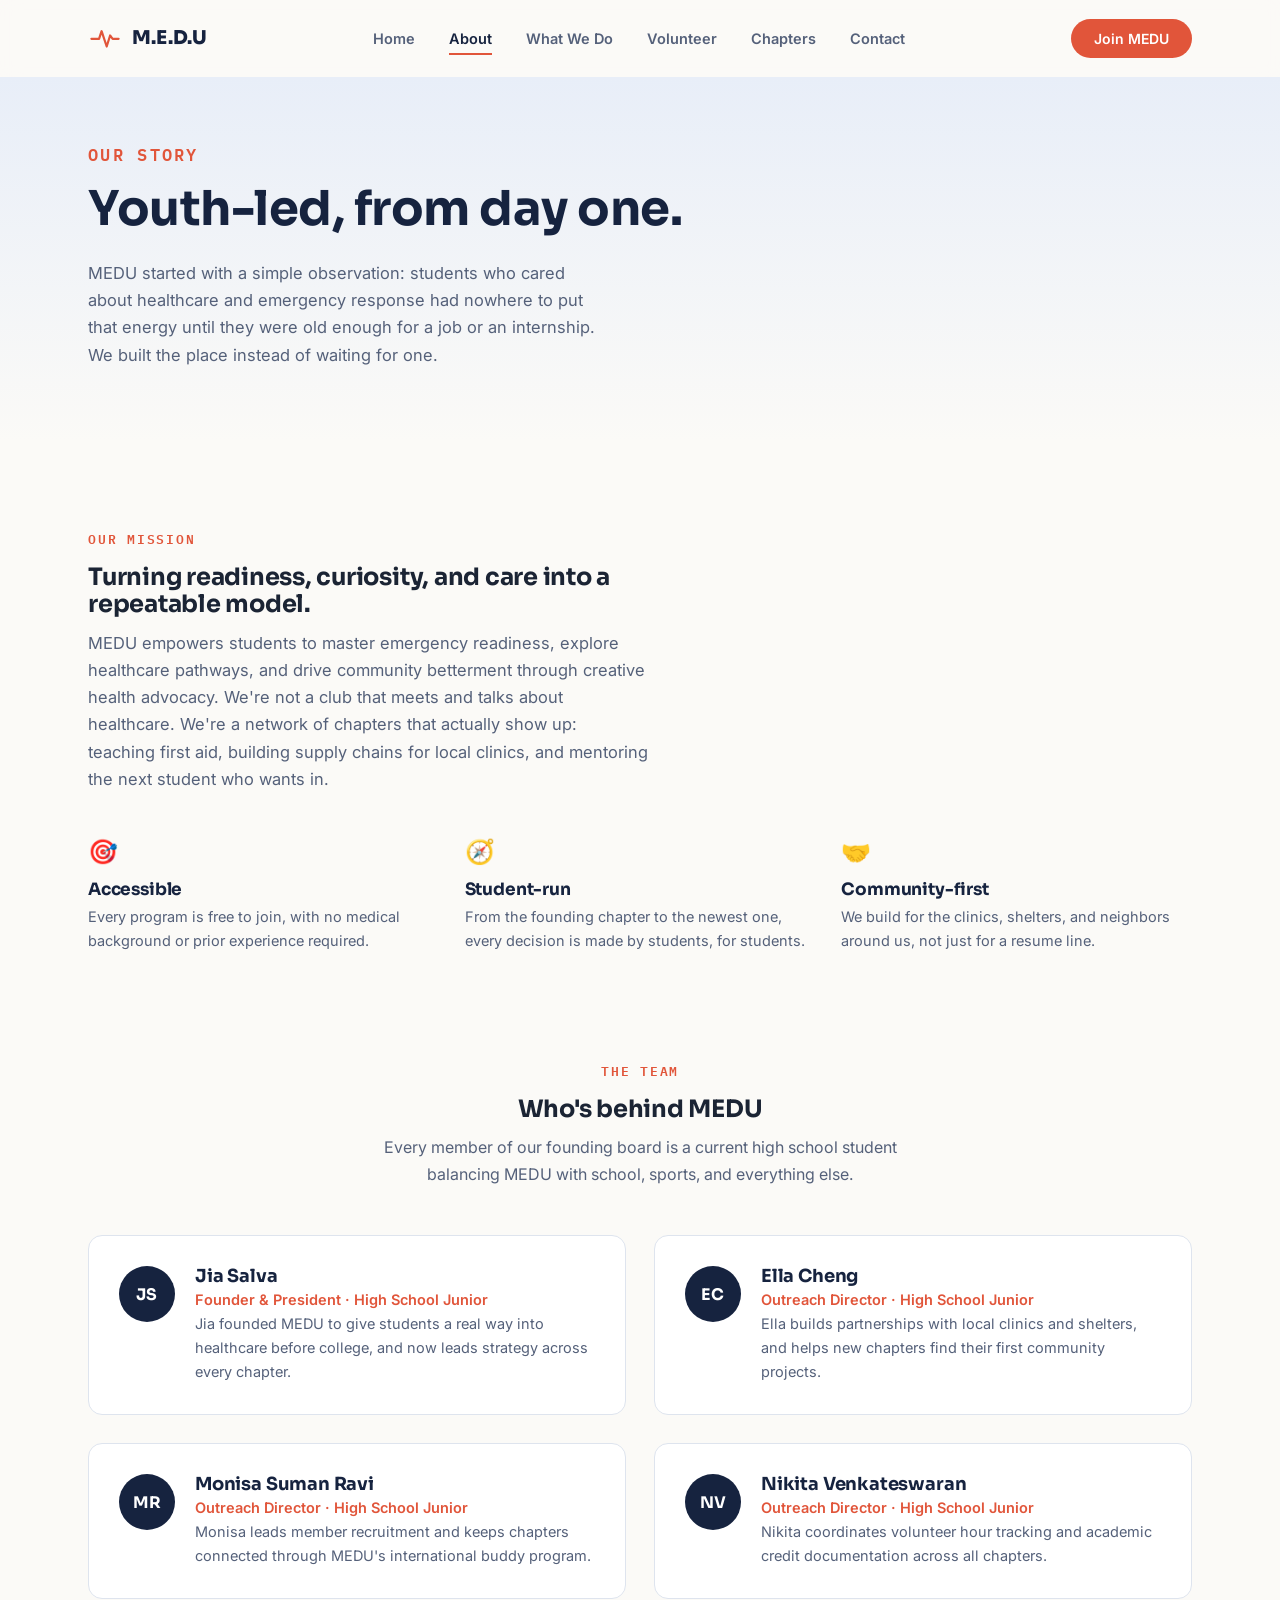
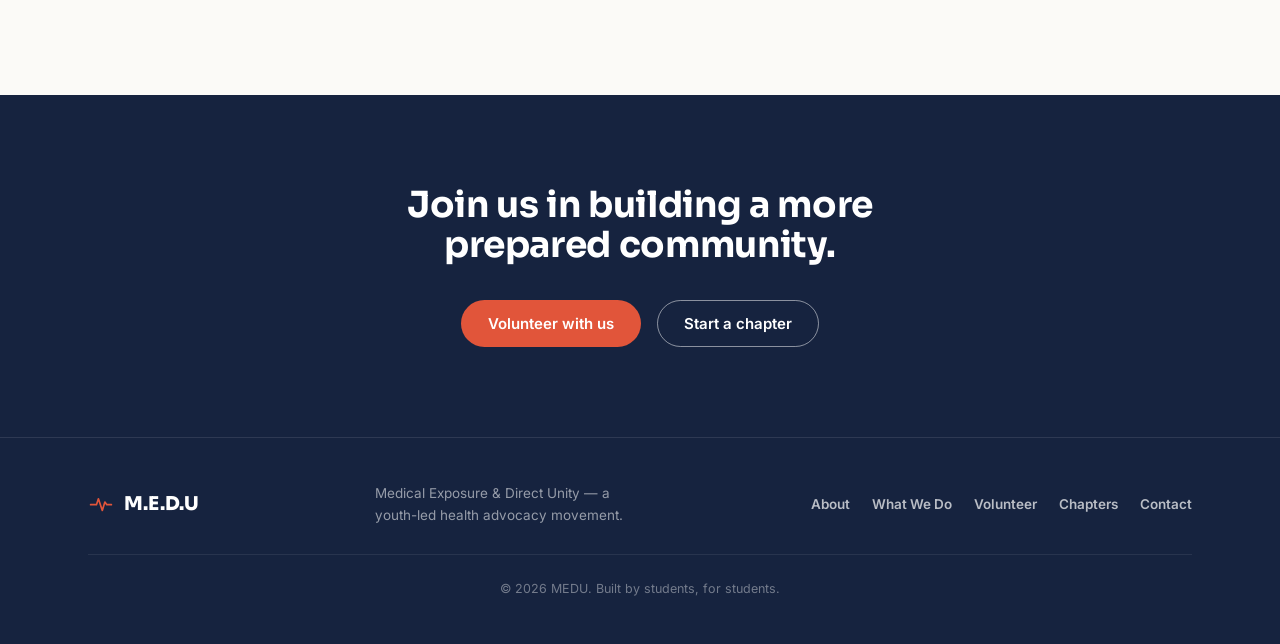
==== about.html @ dbbd448b "Add files via upload" ====
<!DOCTYPE html>
<html lang="en">
<head>
<meta charset="UTF-8">
<meta name="viewport" content="width=device-width, initial-scale=1.0">
<title>About Us — MEDU</title>
<meta name="description" content="Meet the students behind MEDU and the mission driving a youth-led movement for emergency readiness and healthcare access.">
<link rel="preconnect" href="https://fonts.googleapis.com">
<link rel="preconnect" href="https://fonts.gstatic.com" crossorigin>
<link href="https://fonts.googleapis.com/css2?family=Sora:wght@400;500;600;700;800&family=Inter:wght@400;500;600&family=IBM+Plex+Mono:wght@500;600&display=swap" rel="stylesheet">
<link rel="stylesheet" href="style.css">
</head>
<body>

<header class="site-header" id="siteHeader">
  <div class="wrap header-inner">
    <a href="index.html" class="brand">
      <span class="brand-mark" aria-hidden="true"><svg viewBox="0 0 40 40" width="34" height="34"><path d="M4 21 H13 L16 12 L22 30 L26 17 L29 21 H36" fill="none" stroke="currentColor" stroke-width="2.6" stroke-linecap="round" stroke-linejoin="round"/></svg></span>
      <span class="brand-text">M.E.D.U</span>
    </a>
    <nav class="site-nav" id="siteNav" aria-label="Primary">
      <a href="index.html">Home</a>
      <a href="about.html" class="active">About</a>
      <a href="programs.html">What We Do</a>
      <a href="volunteer.html">Volunteer</a>
      <a href="chapters.html">Chapters</a>
      <a href="contact.html">Contact</a>
    </nav>
    <a href="contact.html" class="btn btn-primary nav-cta">Join MEDU</a>
    <button class="nav-toggle" id="navToggle" aria-label="Toggle menu" aria-expanded="false"><span></span><span></span><span></span></button>
  </div>
</header>

<main>
  <section class="page-header">
    <div class="wrap">
      <p class="eyebrow">Our story</p>
      <h1>Youth-led, from day one.</h1>
      <p>MEDU started with a simple observation: students who cared about healthcare and emergency response had nowhere to put that energy until they were old enough for a job or an internship. We built the place instead of waiting for one.</p>
    </div>
  </section>

  <section class="about">
    <div class="wrap">
      <p class="eyebrow">Our mission</p>
      <h2 style="max-width:560px;">Turning readiness, curiosity, and care into a repeatable model.</h2>
      <p style="max-width:560px; font-size:16.5px;">MEDU empowers students to master emergency readiness, explore healthcare pathways, and drive community betterment through creative health advocacy. We're not a club that meets and talks about healthcare. We're a network of chapters that actually show up: teaching first aid, building supply chains for local clinics, and mentoring the next student who wants in.</p>

      <div class="feature-row">
        <div class="feature-item">
          <span class="feature-emoji" aria-hidden="true">🎯</span>
          <h3>Accessible</h3>
          <p>Every program is free to join, with no medical background or prior experience required.</p>
        </div>
        <div class="feature-item">
          <span class="feature-emoji" aria-hidden="true">🧭</span>
          <h3>Student-run</h3>
          <p>From the founding chapter to the newest one, every decision is made by students, for students.</p>
        </div>
        <div class="feature-item">
          <span class="feature-emoji" aria-hidden="true">🤝</span>
          <h3>Community-first</h3>
          <p>We build for the clinics, shelters, and neighbors around us, not just for a resume line.</p>
        </div>
      </div>
    </div>
  </section>

  <section class="pillars" style="padding-top:20px;">
    <div class="wrap">
      <p class="eyebrow eyebrow-center">The team</p>
      <h2 class="section-title-center">Who's behind MEDU</h2>
      <p class="section-sub">Every member of our founding board is a current high school student balancing MEDU with school, sports, and everything else.</p>

      <div class="team-bio-grid">
        <div class="team-bio-card">
          <span class="avatar-mono" aria-hidden="true">JS</span>
          <div>
            <h3>Jia Salva</h3>
            <p class="team-bio-role">Founder &amp; President · High School Junior</p>
            <p>Jia founded MEDU to give students a real way into healthcare before college, and now leads strategy across every chapter.</p>
          </div>
        </div>
        <div class="team-bio-card">
          <span class="avatar-mono" aria-hidden="true">EC</span>
          <div>
            <h3>Ella Cheng</h3>
            <p class="team-bio-role">Outreach Director · High School Junior</p>
            <p>Ella builds partnerships with local clinics and shelters, and helps new chapters find their first community projects.</p>
          </div>
        </div>
        <div class="team-bio-card">
          <span class="avatar-mono" aria-hidden="true">MR</span>
          <div>
            <h3>Monisa Suman Ravi</h3>
            <p class="team-bio-role">Outreach Director · High School Junior</p>
            <p>Monisa leads member recruitment and keeps chapters connected through MEDU's international buddy program.</p>
          </div>
        </div>
        <div class="team-bio-card">
          <span class="avatar-mono" aria-hidden="true">NV</span>
          <div>
            <h3>Nikita Venkateswaran</h3>
            <p class="team-bio-role">Outreach Director · High School Junior</p>
            <p>Nikita coordinates volunteer hour tracking and academic credit documentation across all chapters.</p>
          </div>
        </div>
      </div>
    </div>
  </section>

  <section class="join">
    <div class="wrap join-inner">
      <h2>Join us in building a more prepared community.</h2>
      <div class="hero-actions">
        <a href="volunteer.html" class="btn btn-primary-inverse">Volunteer with us</a>
        <a href="chapters.html" class="btn btn-ghost-inverse">Start a chapter</a>
      </div>
    </div>
  </section>
</main>

<footer class="site-footer">
  <div class="wrap footer-inner">
    <div class="brand footer-brand"><span class="brand-mark" aria-hidden="true"><svg viewBox="0 0 40 40" width="26" height="26"><path d="M4 21 H13 L16 12 L22 30 L26 17 L29 21 H36" fill="none" stroke="currentColor" stroke-width="2.6" stroke-linecap="round" stroke-linejoin="round"/></svg></span><span class="brand-text">M.E.D.U</span></div>
    <p class="footer-tag">Medical Exposure &amp; Direct Unity — a youth-led health advocacy movement.</p>
    <nav class="footer-nav" aria-label="Footer">
      <a href="about.html">About</a>
      <a href="programs.html">What We Do</a>
      <a href="volunteer.html">Volunteer</a>
      <a href="chapters.html">Chapters</a>
      <a href="contact.html">Contact</a>
    </nav>
    <p class="footer-copy">© <span id="year"></span> MEDU. Built by students, for students.</p>
  </div>
</footer>

<script src="script.js"></script>
</body>
</html>
---- style.css ----
/* ===========================================================
   MEDU — Design tokens
   Display: Sora | Body: Inter | Utility/labels: IBM Plex Mono
   =========================================================== */
:root{
  --navy: #16233F;
  --navy-2: #1F345C;
  --brand: #4C6FA5;
  --brand-soft: #E8EEF8;
  --paper: #FBFAF7;
  --ink: #1B2434;
  --ink-soft: #55617A;
  --coral: #E1553A;
  --coral-dark: #BE4127;
  --line: #DEE4EE;
  --radius: 14px;
  --wrap: 1160px;
}

*,*::before,*::after{ box-sizing: border-box; }
html{ scroll-behavior: smooth; }
body{
  margin:0;
  font-family: 'Inter', system-ui, sans-serif;
  color: var(--ink);
  background: var(--paper);
  -webkit-font-smoothing: antialiased;
}
img{ max-width:100%; display:block; }
a{ color: inherit; text-decoration: none; }
h1,h2,h3{
  font-family: 'Sora', 'Inter', sans-serif;
  font-weight: 700;
  line-height: 1.12;
  margin: 0 0 .5em;
  letter-spacing: -0.01em;
}
p{ margin: 0 0 1em; color: var(--ink-soft); line-height: 1.65; }
ul{ margin:0; padding:0; list-style:none; }

.wrap{ max-width: var(--wrap); margin: 0 auto; padding: 0 28px; }

.eyebrow{
  font-family: 'IBM Plex Mono', monospace;
  font-size: 12.5px;
  font-weight: 600;
  letter-spacing: .14em;
  text-transform: uppercase;
  color: var(--coral);
  margin: 0 0 14px;
}
.eyebrow-center{ text-align:center; }
.section-title-center{ text-align:center; max-width: 640px; margin-left:auto; margin-right:auto; }
.section-sub{ text-align:center; max-width: 520px; margin: 0 auto 48px; }

/* Buttons */
.btn{
  display:inline-flex;
  align-items:center;
  gap:8px;
  padding: 13px 26px;
  border-radius: 999px;
  font-family:'Inter', sans-serif;
  font-weight: 600;
  font-size: 15px;
  border: 1.5px solid transparent;
  transition: transform .15s ease, background-color .15s ease, border-color .15s ease, color .15s ease;
}
.btn:hover{ transform: translateY(-1px); }
.btn-primary{ background: var(--coral); color: #fff; }
.btn-primary:hover{ background: var(--coral-dark); }
.btn-ghost{ border-color: var(--navy); color: var(--navy); }
.btn-ghost:hover{ background: var(--navy); color: #fff; }
.btn-primary-inverse{ background: var(--coral); color:#fff; }
.btn-primary-inverse:hover{ background:#fff; color: var(--navy); }
.btn-ghost-inverse{ border-color: rgba(255,255,255,.5); color:#fff; }
.btn-ghost-inverse:hover{ border-color:#fff; background: rgba(255,255,255,.08); }

/* ===== Header ===== */
.site-header{
  position: sticky; top:0; z-index: 50;
  background: rgba(251,250,247,.86);
  backdrop-filter: blur(10px);
  border-bottom: 1px solid transparent;
  transition: border-color .2s ease, box-shadow .2s ease;
}
.site-header.scrolled{ border-color: var(--line); box-shadow: 0 4px 18px rgba(22,35,63,.05); }
.header-inner{
  display:flex; align-items:center; justify-content:space-between;
  height: 76px;
}
.brand{ display:flex; align-items:center; gap:10px; color: var(--navy); }
.brand-mark{ color: var(--coral); display:flex; }
.brand-text{ font-family:'Sora',sans-serif; font-weight:800; font-size: 19px; letter-spacing: .01em; }

.site-nav{ display:flex; gap: 34px; }
.site-nav a{
  font-size: 14.5px; font-weight: 600; color: var(--ink-soft);
  position: relative; padding: 4px 0;
}
.site-nav a:hover{ color: var(--navy); }
.site-nav a::after{
  content:''; position:absolute; left:0; bottom:-4px; height:2px; width:0;
  background: var(--coral); transition: width .2s ease;
}
.site-nav a:hover::after{ width:100%; }

.nav-cta{ padding: 10px 22px; font-size: 14px; }
.nav-toggle{
  display:none; background:none; border:none; cursor:pointer;
  width: 34px; height: 34px; flex-direction:column; justify-content:center; gap:5px;
}
.nav-toggle span{ display:block; height:2px; width: 100%; background: var(--navy); border-radius:2px; }

/* ===== Hero ===== */
.hero{
  position:relative;
  padding: 96px 0 0;
  background: linear-gradient(180deg, var(--brand-soft) 0%, var(--paper) 78%);
  overflow:hidden;
}
.hero-inner{ max-width: 760px; padding-bottom: 40px; }
.hero h1{
  font-size: clamp(40px, 6vw, 68px);
  color: var(--navy);
  margin-bottom: .28em;
}
.hero-lede{ font-size: 18.5px; max-width: 560px; color: var(--ink-soft); }
.hero-actions{ display:flex; gap:16px; flex-wrap:wrap; margin-top: 8px; }

.pulse-line{ display:block; width:100%; height: 90px; }
#pulsePath{
  stroke-dasharray: 1600;
  stroke-dashoffset: 1600;
  animation: draw 2.1s cubic-bezier(.4,0,.2,1) .3s forwards;
}
@keyframes draw{ to{ stroke-dashoffset: 0; } }

/* ===== About ===== */
.about{ padding: 88px 0; }
.about-grid{
  display:grid; grid-template-columns: 1.3fr 1fr; gap: 64px; align-items:start;
}
.about-copy h2{ font-size: clamp(26px, 3.4vw, 34px); color: var(--navy); max-width: 480px; }
.about-copy p{ max-width: 480px; font-size: 16.5px; }
.about-stats{ display:grid; gap: 26px; }
.stat{ border-left: 2px solid var(--coral); padding-left: 18px; }
.stat-num{ display:block; font-family:'Sora',sans-serif; font-weight:800; font-size: 34px; color: var(--navy); }
.stat-label{ font-size: 14px; color: var(--ink-soft); }

/* ===== Pillars ===== */
.pillars{ padding: 20px 0 96px; }
.pillar-cycle{
  display:grid; grid-template-columns: repeat(4, 1fr); gap: 22px; margin-top: 48px;
  position: relative;
}
.pillar-card{
  background:#fff; border: 1px solid var(--line); border-radius: var(--radius);
  padding: 30px 24px; position: relative;
  transition: transform .18s ease, box-shadow .18s ease, border-color .18s ease;
}
.pillar-card:hover{ transform: translateY(-4px); box-shadow: 0 16px 30px rgba(22,35,63,.08); border-color: var(--brand); }
.pillar-tag{
  font-family:'IBM Plex Mono', monospace; font-size: 11px; font-weight:600; letter-spacing:.12em;
  color: var(--brand); display:block; margin-bottom: 18px;
}
.pillar-icon{
  width: 52px; height: 52px; border-radius: 12px; background: var(--brand-soft); color: var(--navy);
  display:flex; align-items:center; justify-content:center; margin-bottom: 18px;
}
.pillar-card h3{ font-size: 19px; color: var(--navy); margin-bottom: 8px; }
.pillar-card p{ font-size: 14.5px; margin-bottom: 0; }

/* ===== Volunteer opportunities ===== */
.volunteer{ padding: 96px 0; background: var(--navy); }
.volunteer .eyebrow{ color: #ff9075; }
.volunteer h2, .volunteer .section-sub{ color: #fff; }
.volunteer .section-sub{ color: rgba(255,255,255,.65); }
.opp-grid{ display:grid; grid-template-columns: repeat(3,1fr); gap: 24px; }
.opp-card{
  background: rgba(255,255,255,.04);
  border: 1px solid rgba(255,255,255,.12);
  border-radius: var(--radius);
  padding: 32px 26px;
  transition: background .18s ease, border-color .18s ease;
}
.opp-card:hover{ background: rgba(255,255,255,.07); border-color: rgba(255,255,255,.28); }
.opp-icon{
  width: 48px; height:48px; border-radius: 12px; background: rgba(232,96,76,.16); color: #ff9075;
  display:flex; align-items:center; justify-content:center; margin-bottom: 20px;
}
.opp-card h3{ color: #fff; font-size: 19px; }
.opp-card p{ color: rgba(255,255,255,.65); font-size: 14.5px; }
.opp-link{ color: #ff9075; font-weight:600; font-size: 14px; display:inline-block; margin-top: 6px; }
.opp-link:hover{ text-decoration: underline; }

/* ===== Why / volunteering info ===== */
.why{ padding: 96px 0; }
.why-grid{ display:grid; grid-template-columns: 1.15fr 1fr; gap: 64px; }
.why-copy h2{ font-size: clamp(24px,3vw,32px); color: var(--navy); max-width: 460px; }
.why-copy p{ max-width: 460px; }
.why-list{
  background: var(--brand-soft); border-radius: var(--radius); padding: 36px 34px;
}
.why-list h3{ font-size: 16px; color: var(--navy); margin-bottom: 16px; }
.why-list ul{ display:grid; gap: 12px; margin-bottom: 4px; }
.why-list li{
  font-size: 15px; color: var(--ink); padding-left: 26px; position:relative;
}
.why-list li::before{
  content:''; position:absolute; left:0; top: 7px; width: 14px; height:8px;
  border-left: 2px solid var(--coral); border-bottom: 2px solid var(--coral);
  transform: rotate(-45deg);
}
.why-divider{ height:1px; background: var(--line); margin: 26px 0; }
.why-note{ font-size: 14px; margin-bottom: 10px; }

/* ===== Chapters ===== */
.chapters{ padding: 96px 0; background: var(--paper); }
.chapters-grid{ display:grid; grid-template-columns: 1fr 1fr; gap: 64px; align-items:center; }
.chapters h2{ font-size: clamp(26px,3.4vw,34px); color: var(--navy); }
.chapters p{ max-width: 440px; }
.chapter-list{ border-top: 1px solid var(--line); }
.chapter-row{
  display:flex; justify-content:space-between; align-items:center;
  padding: 18px 4px; border-bottom: 1px solid var(--line);
  font-weight: 600; color: var(--navy); font-size: 15px;
}
.chapter-status{
  font-family:'IBM Plex Mono', monospace; font-size: 11.5px; font-weight:600;
  letter-spacing:.06em; color: var(--ink-soft); text-transform: uppercase;
}
.status-open{ color: var(--coral); }

/* ===== Team ===== */
.team{ padding: 20px 0 100px; }
.team-grid{ display:grid; grid-template-columns: repeat(4,1fr); gap: 22px; margin-top: 48px; }
.team-card{ text-align:left; }
.team-photo{
  aspect-ratio: 4/5; width:100%; border-radius: var(--radius);
  background: linear-gradient(155deg, var(--brand-soft), #dfe8f5);
  margin-bottom: 16px;
  position: relative; overflow:hidden;
}
.team-photo::after{
  content:'photo'; position:absolute; inset:0; display:flex; align-items:center; justify-content:center;
  font-family:'IBM Plex Mono', monospace; font-size: 11px; letter-spacing:.1em; text-transform:uppercase;
  color: var(--brand); opacity:.55;
}
.team-card h3{ font-size: 17px; color: var(--navy); margin-bottom: 2px; }
.team-card p{ font-size: 13.5px; margin-bottom: 0; }

/* ===== Join / CTA ===== */
.join{ background: var(--navy); padding: 90px 0; }
.join-inner{ max-width: 680px; text-align:center; margin:0 auto; }
.join h2{ color:#fff; font-size: clamp(26px,3.6vw,36px); margin-bottom: 34px; }
.join .hero-actions{ justify-content:center; }

/* ===== Footer ===== */
.site-footer{ background: var(--navy); border-top: 1px solid rgba(255,255,255,.1); padding: 44px 0; }
.footer-inner{ display:flex; align-items:center; justify-content:space-between; flex-wrap:wrap; gap: 20px; }
.footer-brand{ color:#fff; }
.footer-tag{ color: rgba(255,255,255,.55); font-size: 13.5px; margin:0; max-width: 260px; }
.footer-nav{ display:flex; gap: 22px; flex-wrap:wrap; }
.footer-nav a{ color: rgba(255,255,255,.7); font-size: 13.5px; font-weight:600; }
.footer-nav a:hover{ color:#fff; }
.footer-copy{ color: rgba(255,255,255,.4); font-size: 12.5px; margin:0; width:100%; text-align:center; padding-top: 24px; border-top: 1px solid rgba(255,255,255,.08); margin-top: 8px; }

/* ===== Responsive ===== */
@media (max-width: 900px){
  .site-nav{ display:none; }
  .nav-cta{ display:none; }
  .nav-toggle{ display:flex; }
  .about-grid, .why-grid, .chapters-grid{ grid-template-columns: 1fr; gap: 40px; }
  .pillar-cycle{ grid-template-columns: repeat(2,1fr); }
  .opp-grid{ grid-template-columns: 1fr; }
  .team-grid{ grid-template-columns: repeat(2,1fr); }
  .stat-bar, .feature-row, .step-list{ grid-template-columns: 1fr; }
  .team-bio-grid, .contact-two-col{ grid-template-columns: 1fr; }
  .team-bio-card{ flex-direction:column; }

  .site-nav.open{
    display:flex; flex-direction:column; position:absolute; top:76px; left:0; right:0;
    background: var(--paper); border-bottom:1px solid var(--line); padding: 18px 28px 26px; gap: 18px;
  }
}
@media (max-width: 560px){
  .pillar-cycle{ grid-template-columns: 1fr; }
  .team-grid{ grid-template-columns: 1fr 1fr; }
  .footer-inner{ justify-content:center; text-align:center; }
  .footer-copy{ padding-top: 20px; }
}

/* Reduced motion */
@media (prefers-reduced-motion: reduce){
  html{ scroll-behavior:auto; }
  #pulsePath{ animation: none; stroke-dashoffset: 0; }
  .btn, .pillar-card, .opp-card{ transition:none; }
}

/* ===== Page header (interior pages) ===== */
.page-header{
  padding: 64px 0 56px;
  background: linear-gradient(180deg, var(--brand-soft) 0%, var(--paper) 100%);
}
.page-header h1{ color: var(--navy); font-size: clamp(32px,4.6vw,48px); max-width: 640px; }
.page-header p{ max-width: 520px; font-size: 16.5px; }

/* ===== Active nav tab ===== */
.site-nav a.active{ color: var(--navy); }
.site-nav a.active::after{ width: 100%; }

/* ===== Stat bar (icon + big number + label) ===== */
.stat-bar{
  display:grid; grid-template-columns: repeat(3,1fr); gap: 22px; margin-top: 56px;
}
.stat-bar-card{
  background:#fff; border:1px solid var(--line); border-radius: var(--radius);
  padding: 26px 24px; text-align:left;
}
.stat-bar-icon{ font-size: 22px; margin-bottom: 14px; display:block; }
.stat-bar-num{ font-family:'Sora',sans-serif; font-weight:800; font-size: 30px; color: var(--navy); display:block; }
.stat-bar-label{ font-size: 13.5px; color: var(--ink-soft); }

/* ===== Feature row (icon + title + text, 3up) ===== */
.feature-row{ display:grid; grid-template-columns: repeat(3,1fr); gap: 26px; margin-top: 44px; }
.feature-emoji{ font-size: 24px; display:block; margin-bottom: 14px; }
.feature-item h3{ font-size: 17px; color: var(--navy); margin-bottom: 6px; }
.feature-item p{ font-size: 14.5px; margin-bottom: 0; }

/* ===== Pull quote ===== */
.quote-block{
  max-width: 720px; margin: 0 auto; text-align:center; padding: 8px 0;
}
.quote-block blockquote{
  font-family:'Sora',sans-serif; font-weight:600; font-size: clamp(20px,2.6vw,28px);
  color: var(--navy); line-height:1.4; margin: 0 0 18px; position:relative;
}
.quote-block cite{ font-style:normal; font-size: 14px; color: var(--ink-soft); font-weight:600; }

/* ===== Team bio card (About page) ===== */
.team-bio-grid{ display:grid; grid-template-columns: repeat(2,1fr); gap: 28px; margin-top: 48px; }
.team-bio-card{
  background:#fff; border:1px solid var(--line); border-radius: var(--radius); padding: 30px;
  display:flex; gap: 20px; align-items:flex-start;
}
.avatar-mono{
  flex: 0 0 auto; width: 56px; height: 56px; border-radius: 50%;
  background: var(--navy); color: #fff; display:flex; align-items:center; justify-content:center;
  font-family:'Sora',sans-serif; font-weight:700; font-size: 16px; letter-spacing:.02em;
}
.team-bio-card h3{ font-size: 18px; color: var(--navy); margin-bottom: 2px; }
.team-bio-role{ font-size: 13px; color: var(--coral); font-weight:600; margin-bottom: 10px; }
.team-bio-card p{ font-size: 14.5px; margin-bottom: 0; }

/* ===== Numbered step list (Chapters page) ===== */
.step-list{ display:grid; grid-template-columns: repeat(3,1fr); gap: 24px; margin-top: 44px; }
.step-item{ border-top: 2px solid var(--coral); padding-top: 18px; }
.step-num{ font-family:'IBM Plex Mono', monospace; font-size: 12px; color: var(--coral); font-weight:600; letter-spacing:.1em; }
.step-item h3{ font-size: 17px; color: var(--navy); margin: 8px 0 6px; }
.step-item p{ font-size: 14.5px; margin-bottom: 0; }

/* ===== Simple contact form ===== */
.contact-form{ max-width: 560px; }
.form-row{ margin-bottom: 20px; display:flex; flex-direction:column; gap: 8px; }
.form-row label{ font-size: 13.5px; font-weight:600; color: var(--navy); }
.form-row input, .form-row select, .form-row textarea{
  font-family:'Inter',sans-serif; font-size: 15px; padding: 12px 14px;
  border: 1.5px solid var(--line); border-radius: 8px; background:#fff; color: var(--ink);
}
.form-row input:focus, .form-row select:focus, .form-row textarea:focus{ outline:none; border-color: var(--brand); }
.contact-two-col{ display:grid; grid-template-columns: 1fr 1fr; gap: 44px; align-items:flex-start; }
.contact-info-card{
  background: var(--brand-soft); border-radius: var(--radius); padding: 30px 28px;
}
.contact-info-card h3{ font-size: 16px; color: var(--navy); margin-bottom: 10px; }
.contact-info-card p{ font-size: 14.5px; }
.contact-info-row{ display:flex; gap: 12px; margin-bottom: 16px; }
.contact-info-row strong{ display:block; color: var(--navy); font-size: 14.5px; }

/* Keyboard focus visibility */
a:focus-visible, button:focus-visible{
  outline: 2px solid var(--coral); outline-offset: 3px; border-radius: 4px;
}
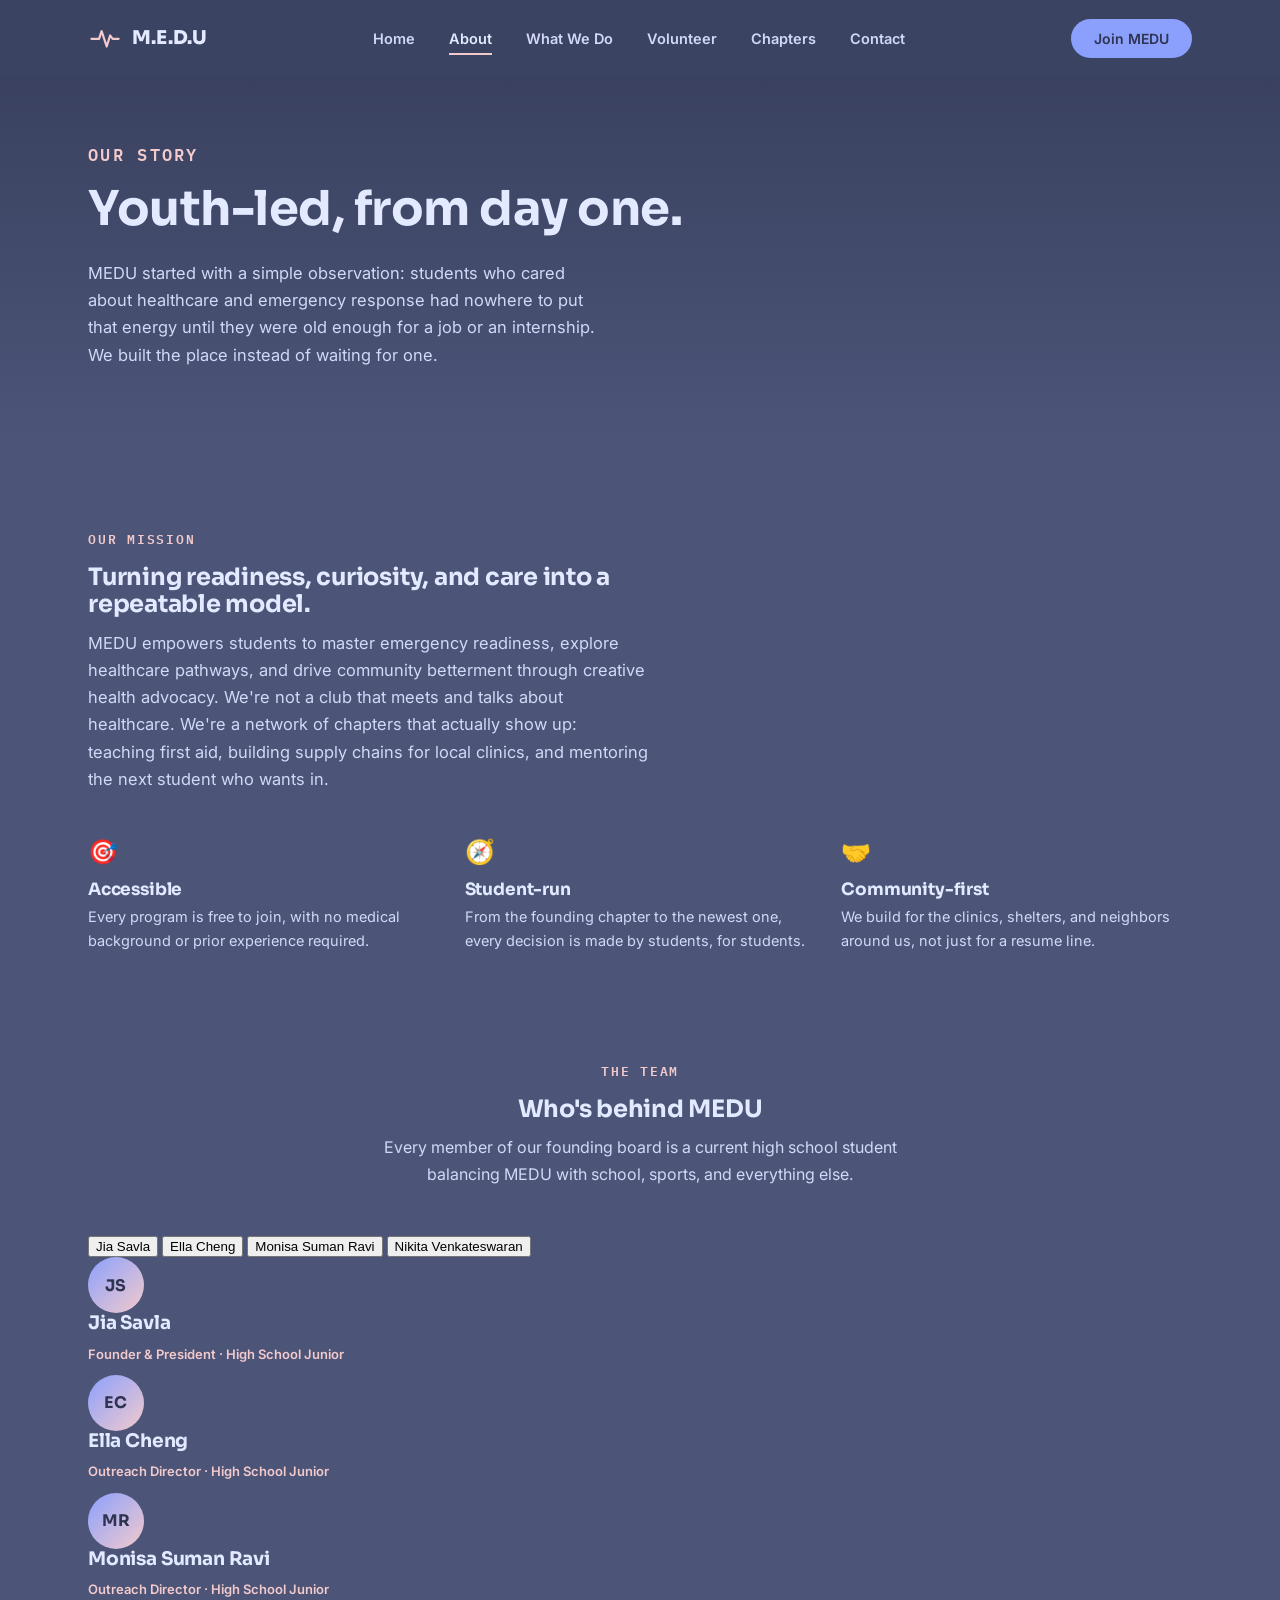
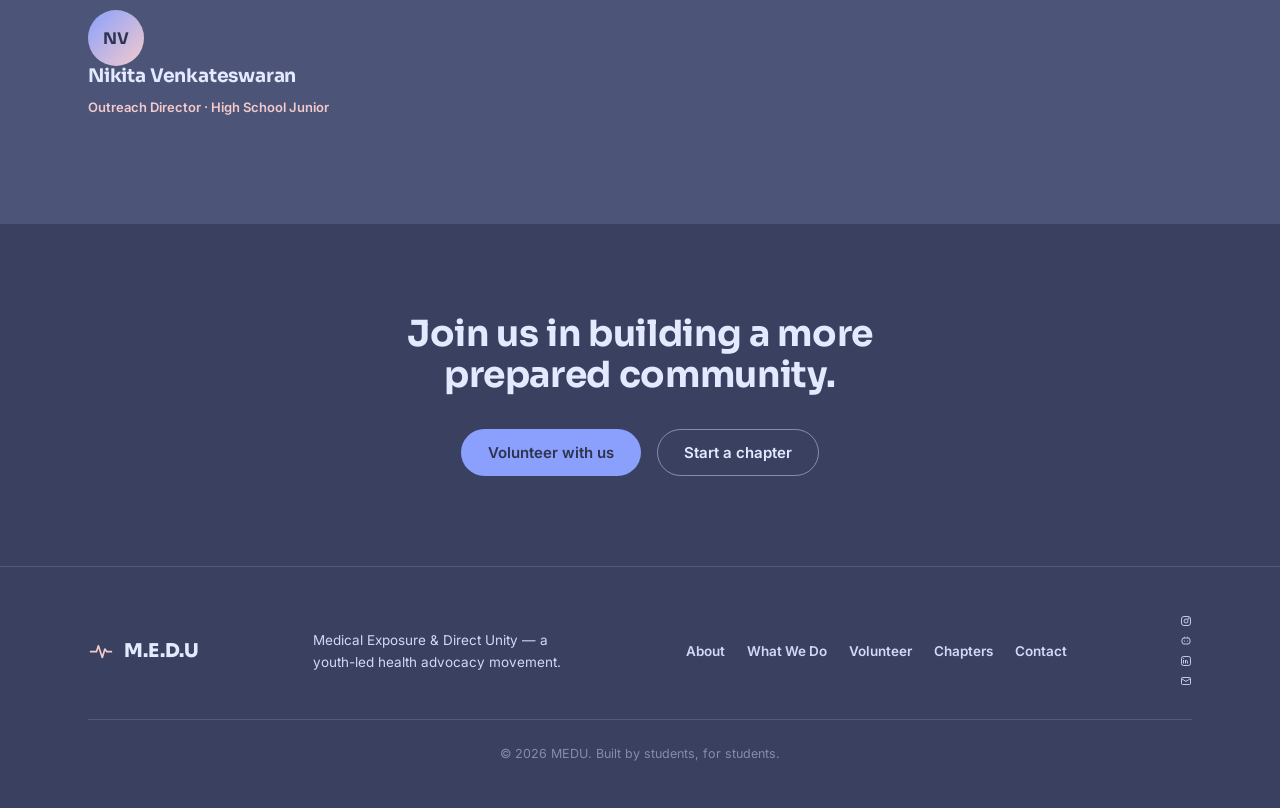
==== commit 3dd543d8: "Update about.html" ====
--- a/about.html
+++ b/about.html
@@ -72,39 +72,32 @@
       <h2 class="section-title-center">Who's behind MEDU</h2>
       <p class="section-sub">Every member of our founding board is a current high school student balancing MEDU with school, sports, and everything else.</p>
 
-      <div class="team-bio-grid">
-        <div class="team-bio-card">
-          <span class="avatar-mono" aria-hidden="true">JS</span>
-          <div>
-            <h3>Jia Salva</h3>
-            <p class="team-bio-role">Founder &amp; President · High School Junior</p>
-            <p>Jia founded MEDU to give students a real way into healthcare before college, and now leads strategy across every chapter.</p>
-          </div>
-        </div>
-        <div class="team-bio-card">
-          <span class="avatar-mono" aria-hidden="true">EC</span>
-          <div>
-            <h3>Ella Cheng</h3>
-            <p class="team-bio-role">Outreach Director · High School Junior</p>
-            <p>Ella builds partnerships with local clinics and shelters, and helps new chapters find their first community projects.</p>
-          </div>
-        </div>
-        <div class="team-bio-card">
-          <span class="avatar-mono" aria-hidden="true">MR</span>
-          <div>
-            <h3>Monisa Suman Ravi</h3>
-            <p class="team-bio-role">Outreach Director · High School Junior</p>
-            <p>Monisa leads member recruitment and keeps chapters connected through MEDU's international buddy program.</p>
-          </div>
-        </div>
-        <div class="team-bio-card">
-          <span class="avatar-mono" aria-hidden="true">NV</span>
-          <div>
-            <h3>Nikita Venkateswaran</h3>
-            <p class="team-bio-role">Outreach Director · High School Junior</p>
-            <p>Nikita coordinates volunteer hour tracking and academic credit documentation across all chapters.</p>
-          </div>
-        </div>
+      <div class="team-tabs" role="tablist" aria-label="Team members">
+        <button class="team-tab-btn active" role="tab" aria-selected="true" aria-controls="panel-jia" id="tab-jia" data-panel="panel-jia">Jia Savla</button>
+        <button class="team-tab-btn" role="tab" aria-selected="false" aria-controls="panel-ella" id="tab-ella" data-panel="panel-ella">Ella Cheng</button>
+        <button class="team-tab-btn" role="tab" aria-selected="false" aria-controls="panel-monisa" id="tab-monisa" data-panel="panel-monisa">Monisa Suman Ravi</button>
+        <button class="team-tab-btn" role="tab" aria-selected="false" aria-controls="panel-nikita" id="tab-nikita" data-panel="panel-nikita">Nikita Venkateswaran</button>
+      </div>
+
+      <div class="team-panel active" id="panel-jia" role="tabpanel" aria-labelledby="tab-jia">
+        <span class="avatar-mono" aria-hidden="true">JS</span>
+        <h3>Jia Savla</h3>
+        <p class="team-bio-role">Founder &amp; President · High School Junior</p>
+      </div>
+      <div class="team-panel" id="panel-ella" role="tabpanel" aria-labelledby="tab-ella">
+        <span class="avatar-mono" aria-hidden="true">EC</span>
+        <h3>Ella Cheng</h3>
+        <p class="team-bio-role">Outreach Director · High School Junior</p>
+      </div>
+      <div class="team-panel" id="panel-monisa" role="tabpanel" aria-labelledby="tab-monisa">
+        <span class="avatar-mono" aria-hidden="true">MR</span>
+        <h3>Monisa Suman Ravi</h3>
+        <p class="team-bio-role">Outreach Director · High School Junior</p>
+      </div>
+      <div class="team-panel" id="panel-nikita" role="tabpanel" aria-labelledby="tab-nikita">
+        <span class="avatar-mono" aria-hidden="true">NV</span>
+        <h3>Nikita Venkateswaran</h3>
+        <p class="team-bio-role">Outreach Director · High School Junior</p>
       </div>
     </div>
   </section>
@@ -131,6 +124,12 @@
       <a href="chapters.html">Chapters</a>
       <a href="contact.html">Contact</a>
     </nav>
+    <div class="footer-social" aria-label="MEDU on social media">
+      <a href="https://www.instagram.com/medu.nonprofit.official/" target="_blank" rel="noopener" aria-label="Instagram"><svg viewBox="0 0 24 24" fill="none" stroke="currentColor" stroke-width="1.8"><rect x="3" y="3" width="18" height="18" rx="5"/><circle cx="12" cy="12" r="4"/><circle cx="17.2" cy="6.8" r="1"/></svg></a>
+      <a href="https://discord.com/invite/3sBc5xcNNs?fbclid=PAZXh0bgNhZW0CMTEAc3J0YwZhcHBfaWQPOTM2NjE5NzQzMzkyNDU5AAGnRCWBwGo2tV-VaJMS8mDqkLi_FtgaWpZnKmTisYq5dM5f4jfz2o9tP55YroI_aem_68qM52cHA9OPyX_MiEx5Cg" target="_blank" rel="noopener" aria-label="Discord"><svg viewBox="0 0 24 24" fill="none" stroke="currentColor" stroke-width="1.8"><rect x="4" y="6" width="16" height="12" rx="4"/><circle cx="9" cy="12" r="1.2" fill="currentColor" stroke="none"/><circle cx="15" cy="12" r="1.2" fill="currentColor" stroke="none"/><path d="M8 6 L9 3.5 M16 6 L15 3.5"/></svg></a>
+      <a href="https://www.linkedin.com/company/medunonprofit/about/" target="_blank" rel="noopener" aria-label="LinkedIn"><svg viewBox="0 0 24 24" fill="none" stroke="currentColor" stroke-width="1.8"><rect x="3" y="3" width="18" height="18" rx="4"/><line x1="7" y1="10" x2="7" y2="17"/><circle cx="7" cy="6.5" r="1" fill="currentColor" stroke="none"/><path d="M11 17 V10 M11 13 C11 10.5 15 10.5 15 13 V17"/></svg></a>
+      <a href="mailto:medu.nonprofit@gmail.com" aria-label="Email MEDU"><svg viewBox="0 0 24 24" fill="none" stroke="currentColor" stroke-width="1.8"><rect x="3" y="5" width="18" height="14" rx="2"/><path d="M3 7 L12 13 L21 7"/></svg></a>
+    </div>
     <p class="footer-copy">© <span id="year"></span> MEDU. Built by students, for students.</p>
   </div>
 </footer>
--- a/style.css
+++ b/style.css
@@ -1,18 +1,25 @@
 /* ===========================================================
-   MEDU — Design tokens
+   MEDU — Design tokens (dark theme, blue + pink brand colors)
    Display: Sora | Body: Inter | Utility/labels: IBM Plex Mono
    =========================================================== */
 :root{
-  --navy: #16233F;
-  --navy-2: #1F345C;
-  --brand: #4C6FA5;
-  --brand-soft: #E8EEF8;
-  --paper: #FBFAF7;
-  --ink: #1B2434;
-  --ink-soft: #55617A;
-  --coral: #E1553A;
-  --coral-dark: #BE4127;
-  --line: #DEE4EE;
+  --bg: #4C5578;          /* main dark background */
+  --bg-deep: #3A4160;     /* darker band, header/footer/CTA sections */
+  --surface: #5E6686;     /* card surface, lifted off the bg */
+  --paper: #FFF8F2;       /* off-white accent surface, used sparingly */
+
+  --text: #E3E9FF;        /* headings + primary light text */
+  --text-soft: #D2D8F5;   /* muted body copy on dark backgrounds */
+  --ink: #2E3350;         /* dark text used on paper/off-white surfaces */
+  --ink-soft: #565F87;    /* muted dark text on paper surfaces */
+
+  --blue: #8BA0FD;        /* bright accent blue — buttons, icons, links */
+  --blue-hover: #A7B8FF;
+  --pink: #F3CACC;        /* accent pink — eyebrows, tags, small labels */
+  --pink-soft: #FAE3E5;   /* soft pink — subtle tints, quote text */
+  --brown: #E0AB81;       /* dividers, secondary accents */
+
+  --line: rgba(227,233,255,0.14);
   --radius: 14px;
   --wrap: 1160px;
 }
@@ -22,8 +29,8 @@
 body{
   margin:0;
   font-family: 'Inter', system-ui, sans-serif;
-  color: var(--ink);
-  background: var(--paper);
+  color: var(--text-soft);
+  background: var(--bg);
   -webkit-font-smoothing: antialiased;
 }
 img{ max-width:100%; display:block; }
@@ -32,10 +39,11 @@
   font-family: 'Sora', 'Inter', sans-serif;
   font-weight: 700;
   line-height: 1.12;
+  color: var(--text);
   margin: 0 0 .5em;
   letter-spacing: -0.01em;
 }
-p{ margin: 0 0 1em; color: var(--ink-soft); line-height: 1.65; }
+p{ margin: 0 0 1em; color: var(--text-soft); line-height: 1.65; }
 ul{ margin:0; padding:0; list-style:none; }
 
 .wrap{ max-width: var(--wrap); margin: 0 auto; padding: 0 28px; }
@@ -46,7 +54,7 @@
   font-weight: 600;
   letter-spacing: .14em;
   text-transform: uppercase;
-  color: var(--coral);
+  color: var(--pink);
   margin: 0 0 14px;
 }
 .eyebrow-center{ text-align:center; }
@@ -67,65 +75,62 @@
   transition: transform .15s ease, background-color .15s ease, border-color .15s ease, color .15s ease;
 }
 .btn:hover{ transform: translateY(-1px); }
-.btn-primary{ background: var(--coral); color: #fff; }
-.btn-primary:hover{ background: var(--coral-dark); }
-.btn-ghost{ border-color: var(--navy); color: var(--navy); }
-.btn-ghost:hover{ background: var(--navy); color: #fff; }
-.btn-primary-inverse{ background: var(--coral); color:#fff; }
-.btn-primary-inverse:hover{ background:#fff; color: var(--navy); }
-.btn-ghost-inverse{ border-color: rgba(255,255,255,.5); color:#fff; }
-.btn-ghost-inverse:hover{ border-color:#fff; background: rgba(255,255,255,.08); }
+.btn-primary, .btn-primary-inverse{ background: var(--blue); color: var(--ink); }
+.btn-primary:hover, .btn-primary-inverse:hover{ background: var(--blue-hover); }
+.btn-ghost, .btn-ghost-inverse{ border-color: rgba(227,233,255,.45); color: var(--text); }
+.btn-ghost:hover, .btn-ghost-inverse:hover{ background: rgba(227,233,255,.08); border-color: var(--text); }
 
 /* ===== Header ===== */
 .site-header{
   position: sticky; top:0; z-index: 50;
-  background: rgba(251,250,247,.86);
+  background: rgba(58,65,96,.88);
   backdrop-filter: blur(10px);
   border-bottom: 1px solid transparent;
   transition: border-color .2s ease, box-shadow .2s ease;
 }
-.site-header.scrolled{ border-color: var(--line); box-shadow: 0 4px 18px rgba(22,35,63,.05); }
+.site-header.scrolled{ border-color: var(--line); box-shadow: 0 4px 18px rgba(15,18,32,.25); }
 .header-inner{
   display:flex; align-items:center; justify-content:space-between;
   height: 76px;
 }
-.brand{ display:flex; align-items:center; gap:10px; color: var(--navy); }
-.brand-mark{ color: var(--coral); display:flex; }
+.brand{ display:flex; align-items:center; gap:10px; color: var(--text); }
+.brand-mark{ color: var(--pink); display:flex; }
 .brand-text{ font-family:'Sora',sans-serif; font-weight:800; font-size: 19px; letter-spacing: .01em; }
 
 .site-nav{ display:flex; gap: 34px; }
 .site-nav a{
-  font-size: 14.5px; font-weight: 600; color: var(--ink-soft);
+  font-size: 14.5px; font-weight: 600; color: var(--text-soft);
   position: relative; padding: 4px 0;
 }
-.site-nav a:hover{ color: var(--navy); }
+.site-nav a:hover{ color: var(--text); }
 .site-nav a::after{
   content:''; position:absolute; left:0; bottom:-4px; height:2px; width:0;
-  background: var(--coral); transition: width .2s ease;
+  background: var(--blue); transition: width .2s ease;
 }
 .site-nav a:hover::after{ width:100%; }
+.site-nav a.active{ color: var(--text); }
+.site-nav a.active::after{ width: 100%; background: var(--pink); }
 
 .nav-cta{ padding: 10px 22px; font-size: 14px; }
 .nav-toggle{
   display:none; background:none; border:none; cursor:pointer;
   width: 34px; height: 34px; flex-direction:column; justify-content:center; gap:5px;
 }
-.nav-toggle span{ display:block; height:2px; width: 100%; background: var(--navy); border-radius:2px; }
+.nav-toggle span{ display:block; height:2px; width: 100%; background: var(--text); border-radius:2px; }
 
 /* ===== Hero ===== */
 .hero{
   position:relative;
   padding: 96px 0 0;
-  background: linear-gradient(180deg, var(--brand-soft) 0%, var(--paper) 78%);
+  background: linear-gradient(180deg, var(--bg-deep) 0%, var(--bg) 78%);
   overflow:hidden;
 }
 .hero-inner{ max-width: 760px; padding-bottom: 40px; }
 .hero h1{
   font-size: clamp(40px, 6vw, 68px);
-  color: var(--navy);
   margin-bottom: .28em;
 }
-.hero-lede{ font-size: 18.5px; max-width: 560px; color: var(--ink-soft); }
+.hero-lede{ font-size: 18.5px; max-width: 560px; color: var(--text-soft); }
 .hero-actions{ display:flex; gap:16px; flex-wrap:wrap; margin-top: 8px; }
 
 .pulse-line{ display:block; width:100%; height: 90px; }
@@ -141,96 +146,136 @@
 .about-grid{
   display:grid; grid-template-columns: 1.3fr 1fr; gap: 64px; align-items:start;
 }
-.about-copy h2{ font-size: clamp(26px, 3.4vw, 34px); color: var(--navy); max-width: 480px; }
+.about-copy h2{ font-size: clamp(26px, 3.4vw, 34px); max-width: 480px; }
 .about-copy p{ max-width: 480px; font-size: 16.5px; }
 .about-stats{ display:grid; gap: 26px; }
-.stat{ border-left: 2px solid var(--coral); padding-left: 18px; }
-.stat-num{ display:block; font-family:'Sora',sans-serif; font-weight:800; font-size: 34px; color: var(--navy); }
-.stat-label{ font-size: 14px; color: var(--ink-soft); }
+.stat{ border-left: 2px solid var(--brown); padding-left: 18px; }
+.stat-num{ display:block; font-family:'Sora',sans-serif; font-weight:800; font-size: 34px; color: var(--text); }
+.stat-label{ font-size: 14px; color: var(--text-soft); }
+
+/* ===== Page header (interior pages) ===== */
+.page-header{
+  padding: 64px 0 56px;
+  background: linear-gradient(180deg, var(--bg-deep) 0%, var(--bg) 100%);
+}
+.page-header h1{ font-size: clamp(32px,4.6vw,48px); max-width: 640px; }
+.page-header p{ max-width: 520px; font-size: 16.5px; }
+
+/* ===== Stat bar (icon + big number + label) ===== */
+.stat-bar{
+  display:grid; grid-template-columns: repeat(3,1fr); gap: 22px; margin-top: 56px;
+}
+.stat-bar-card{
+  background: var(--surface); border:1px solid var(--line); border-radius: var(--radius);
+  padding: 26px 24px; text-align:left;
+}
+.stat-bar-icon{ font-size: 22px; margin-bottom: 14px; display:block; }
+.stat-bar-num{ font-family:'Sora',sans-serif; font-weight:800; font-size: 30px; color: var(--text); display:block; }
+.stat-bar-label{ font-size: 13.5px; color: var(--text-soft); }
+
+/* ===== Feature row ===== */
+.feature-row{ display:grid; grid-template-columns: repeat(3,1fr); gap: 26px; margin-top: 44px; }
+.feature-emoji{ font-size: 24px; display:block; margin-bottom: 14px; }
+.feature-item h3{ font-size: 17px; margin-bottom: 6px; }
+.feature-item p{ font-size: 14.5px; margin-bottom: 0; }
+
+/* ===== Pull quote ===== */
+.quote-block{
+  max-width: 720px; margin: 0 auto; text-align:center; padding: 8px 0;
+}
+.quote-block blockquote{
+  font-family:'Sora',sans-serif; font-weight:600; font-size: clamp(20px,2.6vw,28px);
+  color: var(--pink-soft); line-height:1.4; margin: 0 0 18px; position:relative;
+}
+.quote-block cite{ font-style:normal; font-size: 14px; color: var(--text-soft); font-weight:600; }
 
 /* ===== Pillars ===== */
 .pillars{ padding: 20px 0 96px; }
 .pillar-cycle{
   display:grid; grid-template-columns: repeat(4, 1fr); gap: 22px; margin-top: 48px;
-  position: relative;
 }
 .pillar-card{
-  background:#fff; border: 1px solid var(--line); border-radius: var(--radius);
+  background: var(--surface); border: 1px solid var(--line); border-radius: var(--radius);
   padding: 30px 24px; position: relative;
   transition: transform .18s ease, box-shadow .18s ease, border-color .18s ease;
 }
-.pillar-card:hover{ transform: translateY(-4px); box-shadow: 0 16px 30px rgba(22,35,63,.08); border-color: var(--brand); }
+.pillar-card:hover{ transform: translateY(-4px); box-shadow: 0 16px 30px rgba(15,18,32,.28); border-color: var(--blue); }
 .pillar-tag{
   font-family:'IBM Plex Mono', monospace; font-size: 11px; font-weight:600; letter-spacing:.12em;
-  color: var(--brand); display:block; margin-bottom: 18px;
+  color: var(--pink); display:block; margin-bottom: 18px;
 }
 .pillar-icon{
-  width: 52px; height: 52px; border-radius: 12px; background: var(--brand-soft); color: var(--navy);
+  width: 52px; height: 52px; border-radius: 12px; background: rgba(139,160,253,.16); color: var(--blue);
   display:flex; align-items:center; justify-content:center; margin-bottom: 18px;
 }
-.pillar-card h3{ font-size: 19px; color: var(--navy); margin-bottom: 8px; }
+.pillar-card h3{ font-size: 19px; margin-bottom: 8px; }
 .pillar-card p{ font-size: 14.5px; margin-bottom: 0; }
 
 /* ===== Volunteer opportunities ===== */
-.volunteer{ padding: 96px 0; background: var(--navy); }
-.volunteer .eyebrow{ color: #ff9075; }
-.volunteer h2, .volunteer .section-sub{ color: #fff; }
-.volunteer .section-sub{ color: rgba(255,255,255,.65); }
+.volunteer{ padding: 96px 0; background: var(--bg-deep); }
 .opp-grid{ display:grid; grid-template-columns: repeat(3,1fr); gap: 24px; }
 .opp-card{
-  background: rgba(255,255,255,.04);
-  border: 1px solid rgba(255,255,255,.12);
+  background: rgba(227,233,255,.05);
+  border: 1px solid var(--line);
   border-radius: var(--radius);
   padding: 32px 26px;
   transition: background .18s ease, border-color .18s ease;
 }
-.opp-card:hover{ background: rgba(255,255,255,.07); border-color: rgba(255,255,255,.28); }
+.opp-card:hover{ background: rgba(227,233,255,.08); border-color: rgba(227,233,255,.3); }
 .opp-icon{
-  width: 48px; height:48px; border-radius: 12px; background: rgba(232,96,76,.16); color: #ff9075;
+  width: 48px; height:48px; border-radius: 12px; background: rgba(243,202,204,.16); color: var(--pink);
   display:flex; align-items:center; justify-content:center; margin-bottom: 20px;
 }
-.opp-card h3{ color: #fff; font-size: 19px; }
-.opp-card p{ color: rgba(255,255,255,.65); font-size: 14.5px; }
-.opp-link{ color: #ff9075; font-weight:600; font-size: 14px; display:inline-block; margin-top: 6px; }
+.opp-card h3{ font-size: 19px; }
+.opp-card p{ font-size: 14.5px; }
+.opp-link{ color: var(--blue); font-weight:600; font-size: 14px; display:inline-block; margin-top: 6px; }
 .opp-link:hover{ text-decoration: underline; }
 
 /* ===== Why / volunteering info ===== */
 .why{ padding: 96px 0; }
 .why-grid{ display:grid; grid-template-columns: 1.15fr 1fr; gap: 64px; }
-.why-copy h2{ font-size: clamp(24px,3vw,32px); color: var(--navy); max-width: 460px; }
+.why-copy h2{ font-size: clamp(24px,3vw,32px); max-width: 460px; }
 .why-copy p{ max-width: 460px; }
 .why-list{
-  background: var(--brand-soft); border-radius: var(--radius); padding: 36px 34px;
-}
-.why-list h3{ font-size: 16px; color: var(--navy); margin-bottom: 16px; }
+  background: var(--paper); border-radius: var(--radius); padding: 36px 34px;
+}
+.why-list h3{ font-size: 16px; color: var(--ink); margin-bottom: 16px; }
 .why-list ul{ display:grid; gap: 12px; margin-bottom: 4px; }
 .why-list li{
   font-size: 15px; color: var(--ink); padding-left: 26px; position:relative;
 }
 .why-list li::before{
   content:''; position:absolute; left:0; top: 7px; width: 14px; height:8px;
-  border-left: 2px solid var(--coral); border-bottom: 2px solid var(--coral);
+  border-left: 2px solid var(--brown); border-bottom: 2px solid var(--brown);
   transform: rotate(-45deg);
 }
-.why-divider{ height:1px; background: var(--line); margin: 26px 0; }
-.why-note{ font-size: 14px; margin-bottom: 10px; }
+.why-divider{ height:1px; background: rgba(46,51,80,.15); margin: 26px 0; }
+.why-note{ font-size: 14px; margin-bottom: 10px; color: var(--ink-soft); }
+.why-list .opp-link{ color: var(--ink); text-decoration: underline; }
 
 /* ===== Chapters ===== */
-.chapters{ padding: 96px 0; background: var(--paper); }
+.chapters{ padding: 96px 0; }
 .chapters-grid{ display:grid; grid-template-columns: 1fr 1fr; gap: 64px; align-items:center; }
-.chapters h2{ font-size: clamp(26px,3.4vw,34px); color: var(--navy); }
+.chapters h2{ font-size: clamp(26px,3.4vw,34px); }
 .chapters p{ max-width: 440px; }
 .chapter-list{ border-top: 1px solid var(--line); }
 .chapter-row{
   display:flex; justify-content:space-between; align-items:center;
   padding: 18px 4px; border-bottom: 1px solid var(--line);
-  font-weight: 600; color: var(--navy); font-size: 15px;
+  font-weight: 600; color: var(--text); font-size: 15px;
 }
 .chapter-status{
   font-family:'IBM Plex Mono', monospace; font-size: 11.5px; font-weight:600;
-  letter-spacing:.06em; color: var(--ink-soft); text-transform: uppercase;
-}
-.status-open{ color: var(--coral); }
+  letter-spacing:.06em; color: var(--text-soft); text-transform: uppercase;
+}
+.status-open{ color: var(--pink); }
+
+/* ===== Numbered step list (Chapters page) ===== */
+.step-list{ display:grid; grid-template-columns: repeat(3,1fr); gap: 24px; margin-top: 44px; }
+.step-item{ border-top: 2px solid var(--brown); padding-top: 18px; }
+.step-num{ font-family:'IBM Plex Mono', monospace; font-size: 12px; color: var(--pink); font-weight:600; letter-spacing:.1em; }
+.step-item h3{ font-size: 17px; margin: 8px 0 6px; }
+.step-item p{ font-size: 14.5px; margin-bottom: 0; }
 
 /* ===== Team ===== */
 .team{ padding: 20px 0 100px; }
@@ -238,33 +283,69 @@
 .team-card{ text-align:left; }
 .team-photo{
   aspect-ratio: 4/5; width:100%; border-radius: var(--radius);
-  background: linear-gradient(155deg, var(--brand-soft), #dfe8f5);
+  background: linear-gradient(155deg, var(--surface), var(--bg-deep));
   margin-bottom: 16px;
   position: relative; overflow:hidden;
 }
 .team-photo::after{
   content:'photo'; position:absolute; inset:0; display:flex; align-items:center; justify-content:center;
   font-family:'IBM Plex Mono', monospace; font-size: 11px; letter-spacing:.1em; text-transform:uppercase;
-  color: var(--brand); opacity:.55;
-}
-.team-card h3{ font-size: 17px; color: var(--navy); margin-bottom: 2px; }
+  color: var(--blue); opacity:.55;
+}
+.team-card h3{ font-size: 17px; margin-bottom: 2px; }
 .team-card p{ font-size: 13.5px; margin-bottom: 0; }
 
+/* ===== Team bio card (About page) ===== */
+.team-bio-grid{ display:grid; grid-template-columns: repeat(2,1fr); gap: 28px; margin-top: 48px; }
+.team-bio-card{
+  background: var(--surface); border:1px solid var(--line); border-radius: var(--radius); padding: 30px;
+  display:flex; gap: 20px; align-items:flex-start;
+}
+.avatar-mono{
+  flex: 0 0 auto; width: 56px; height: 56px; border-radius: 50%;
+  background: linear-gradient(135deg, var(--blue), var(--pink));
+  color: var(--ink); display:flex; align-items:center; justify-content:center;
+  font-family:'Sora',sans-serif; font-weight:700; font-size: 16px; letter-spacing:.02em;
+  overflow:hidden; object-fit:cover;
+}
+.team-bio-card h3{ font-size: 18px; margin-bottom: 2px; }
+.team-bio-role{ font-size: 13px; color: var(--pink); font-weight:600; margin-bottom: 10px; }
+.team-bio-card p{ font-size: 14.5px; margin-bottom: 0; }
+
 /* ===== Join / CTA ===== */
-.join{ background: var(--navy); padding: 90px 0; }
+.join{ background: var(--bg-deep); padding: 90px 0; }
 .join-inner{ max-width: 680px; text-align:center; margin:0 auto; }
-.join h2{ color:#fff; font-size: clamp(26px,3.6vw,36px); margin-bottom: 34px; }
+.join h2{ font-size: clamp(26px,3.6vw,36px); margin-bottom: 34px; }
 .join .hero-actions{ justify-content:center; }
 
+/* ===== Simple contact form ===== */
+.contact-form{ max-width: 560px; }
+.form-row{ margin-bottom: 20px; display:flex; flex-direction:column; gap: 8px; }
+.form-row label{ font-size: 13.5px; font-weight:600; color: var(--text); }
+.form-row input, .form-row select, .form-row textarea{
+  font-family:'Inter',sans-serif; font-size: 15px; padding: 12px 14px;
+  border: 1.5px solid transparent; border-radius: 8px; background: var(--paper); color: var(--ink);
+}
+.form-row input:focus, .form-row select:focus, .form-row textarea:focus{ outline:none; border-color: var(--blue); }
+.contact-two-col{ display:grid; grid-template-columns: 1fr 1fr; gap: 44px; align-items:flex-start; }
+.contact-info-card{
+  background: var(--surface); border:1px solid var(--line); border-radius: var(--radius); padding: 30px 28px;
+}
+.contact-info-card h3{ font-size: 16px; margin-bottom: 10px; }
+.contact-info-card p{ font-size: 14.5px; }
+.contact-info-row{ display:flex; gap: 12px; margin-bottom: 16px; }
+.contact-info-row strong{ display:block; color: var(--text); font-size: 14.5px; }
+.contact-info-row a{ color: var(--blue); }
+
 /* ===== Footer ===== */
-.site-footer{ background: var(--navy); border-top: 1px solid rgba(255,255,255,.1); padding: 44px 0; }
+.site-footer{ background: var(--bg-deep); border-top: 1px solid var(--line); padding: 44px 0; }
 .footer-inner{ display:flex; align-items:center; justify-content:space-between; flex-wrap:wrap; gap: 20px; }
-.footer-brand{ color:#fff; }
-.footer-tag{ color: rgba(255,255,255,.55); font-size: 13.5px; margin:0; max-width: 260px; }
+.footer-brand{ color: var(--text); }
+.footer-tag{ color: var(--text-soft); font-size: 13.5px; margin:0; max-width: 260px; }
 .footer-nav{ display:flex; gap: 22px; flex-wrap:wrap; }
-.footer-nav a{ color: rgba(255,255,255,.7); font-size: 13.5px; font-weight:600; }
-.footer-nav a:hover{ color:#fff; }
-.footer-copy{ color: rgba(255,255,255,.4); font-size: 12.5px; margin:0; width:100%; text-align:center; padding-top: 24px; border-top: 1px solid rgba(255,255,255,.08); margin-top: 8px; }
+.footer-nav a{ color: var(--text-soft); font-size: 13.5px; font-weight:600; }
+.footer-nav a:hover{ color: var(--text); }
+.footer-copy{ color: rgba(227,233,255,.45); font-size: 12.5px; margin:0; width:100%; text-align:center; padding-top: 24px; border-top: 1px solid var(--line); margin-top: 8px; }
 
 /* ===== Responsive ===== */
 @media (max-width: 900px){
@@ -281,7 +362,7 @@
 
   .site-nav.open{
     display:flex; flex-direction:column; position:absolute; top:76px; left:0; right:0;
-    background: var(--paper); border-bottom:1px solid var(--line); padding: 18px 28px 26px; gap: 18px;
+    background: var(--bg-deep); border-bottom:1px solid var(--line); padding: 18px 28px 26px; gap: 18px;
   }
 }
 @media (max-width: 560px){
@@ -298,87 +379,7 @@
   .btn, .pillar-card, .opp-card{ transition:none; }
 }
 
-/* ===== Page header (interior pages) ===== */
-.page-header{
-  padding: 64px 0 56px;
-  background: linear-gradient(180deg, var(--brand-soft) 0%, var(--paper) 100%);
-}
-.page-header h1{ color: var(--navy); font-size: clamp(32px,4.6vw,48px); max-width: 640px; }
-.page-header p{ max-width: 520px; font-size: 16.5px; }
-
-/* ===== Active nav tab ===== */
-.site-nav a.active{ color: var(--navy); }
-.site-nav a.active::after{ width: 100%; }
-
-/* ===== Stat bar (icon + big number + label) ===== */
-.stat-bar{
-  display:grid; grid-template-columns: repeat(3,1fr); gap: 22px; margin-top: 56px;
-}
-.stat-bar-card{
-  background:#fff; border:1px solid var(--line); border-radius: var(--radius);
-  padding: 26px 24px; text-align:left;
-}
-.stat-bar-icon{ font-size: 22px; margin-bottom: 14px; display:block; }
-.stat-bar-num{ font-family:'Sora',sans-serif; font-weight:800; font-size: 30px; color: var(--navy); display:block; }
-.stat-bar-label{ font-size: 13.5px; color: var(--ink-soft); }
-
-/* ===== Feature row (icon + title + text, 3up) ===== */
-.feature-row{ display:grid; grid-template-columns: repeat(3,1fr); gap: 26px; margin-top: 44px; }
-.feature-emoji{ font-size: 24px; display:block; margin-bottom: 14px; }
-.feature-item h3{ font-size: 17px; color: var(--navy); margin-bottom: 6px; }
-.feature-item p{ font-size: 14.5px; margin-bottom: 0; }
-
-/* ===== Pull quote ===== */
-.quote-block{
-  max-width: 720px; margin: 0 auto; text-align:center; padding: 8px 0;
-}
-.quote-block blockquote{
-  font-family:'Sora',sans-serif; font-weight:600; font-size: clamp(20px,2.6vw,28px);
-  color: var(--navy); line-height:1.4; margin: 0 0 18px; position:relative;
-}
-.quote-block cite{ font-style:normal; font-size: 14px; color: var(--ink-soft); font-weight:600; }
-
-/* ===== Team bio card (About page) ===== */
-.team-bio-grid{ display:grid; grid-template-columns: repeat(2,1fr); gap: 28px; margin-top: 48px; }
-.team-bio-card{
-  background:#fff; border:1px solid var(--line); border-radius: var(--radius); padding: 30px;
-  display:flex; gap: 20px; align-items:flex-start;
-}
-.avatar-mono{
-  flex: 0 0 auto; width: 56px; height: 56px; border-radius: 50%;
-  background: var(--navy); color: #fff; display:flex; align-items:center; justify-content:center;
-  font-family:'Sora',sans-serif; font-weight:700; font-size: 16px; letter-spacing:.02em;
-}
-.team-bio-card h3{ font-size: 18px; color: var(--navy); margin-bottom: 2px; }
-.team-bio-role{ font-size: 13px; color: var(--coral); font-weight:600; margin-bottom: 10px; }
-.team-bio-card p{ font-size: 14.5px; margin-bottom: 0; }
-
-/* ===== Numbered step list (Chapters page) ===== */
-.step-list{ display:grid; grid-template-columns: repeat(3,1fr); gap: 24px; margin-top: 44px; }
-.step-item{ border-top: 2px solid var(--coral); padding-top: 18px; }
-.step-num{ font-family:'IBM Plex Mono', monospace; font-size: 12px; color: var(--coral); font-weight:600; letter-spacing:.1em; }
-.step-item h3{ font-size: 17px; color: var(--navy); margin: 8px 0 6px; }
-.step-item p{ font-size: 14.5px; margin-bottom: 0; }
-
-/* ===== Simple contact form ===== */
-.contact-form{ max-width: 560px; }
-.form-row{ margin-bottom: 20px; display:flex; flex-direction:column; gap: 8px; }
-.form-row label{ font-size: 13.5px; font-weight:600; color: var(--navy); }
-.form-row input, .form-row select, .form-row textarea{
-  font-family:'Inter',sans-serif; font-size: 15px; padding: 12px 14px;
-  border: 1.5px solid var(--line); border-radius: 8px; background:#fff; color: var(--ink);
-}
-.form-row input:focus, .form-row select:focus, .form-row textarea:focus{ outline:none; border-color: var(--brand); }
-.contact-two-col{ display:grid; grid-template-columns: 1fr 1fr; gap: 44px; align-items:flex-start; }
-.contact-info-card{
-  background: var(--brand-soft); border-radius: var(--radius); padding: 30px 28px;
-}
-.contact-info-card h3{ font-size: 16px; color: var(--navy); margin-bottom: 10px; }
-.contact-info-card p{ font-size: 14.5px; }
-.contact-info-row{ display:flex; gap: 12px; margin-bottom: 16px; }
-.contact-info-row strong{ display:block; color: var(--navy); font-size: 14.5px; }
-
 /* Keyboard focus visibility */
 a:focus-visible, button:focus-visible{
-  outline: 2px solid var(--coral); outline-offset: 3px; border-radius: 4px;
-}
+  outline: 2px solid var(--blue); outline-offset: 3px; border-radius: 4px;
+}
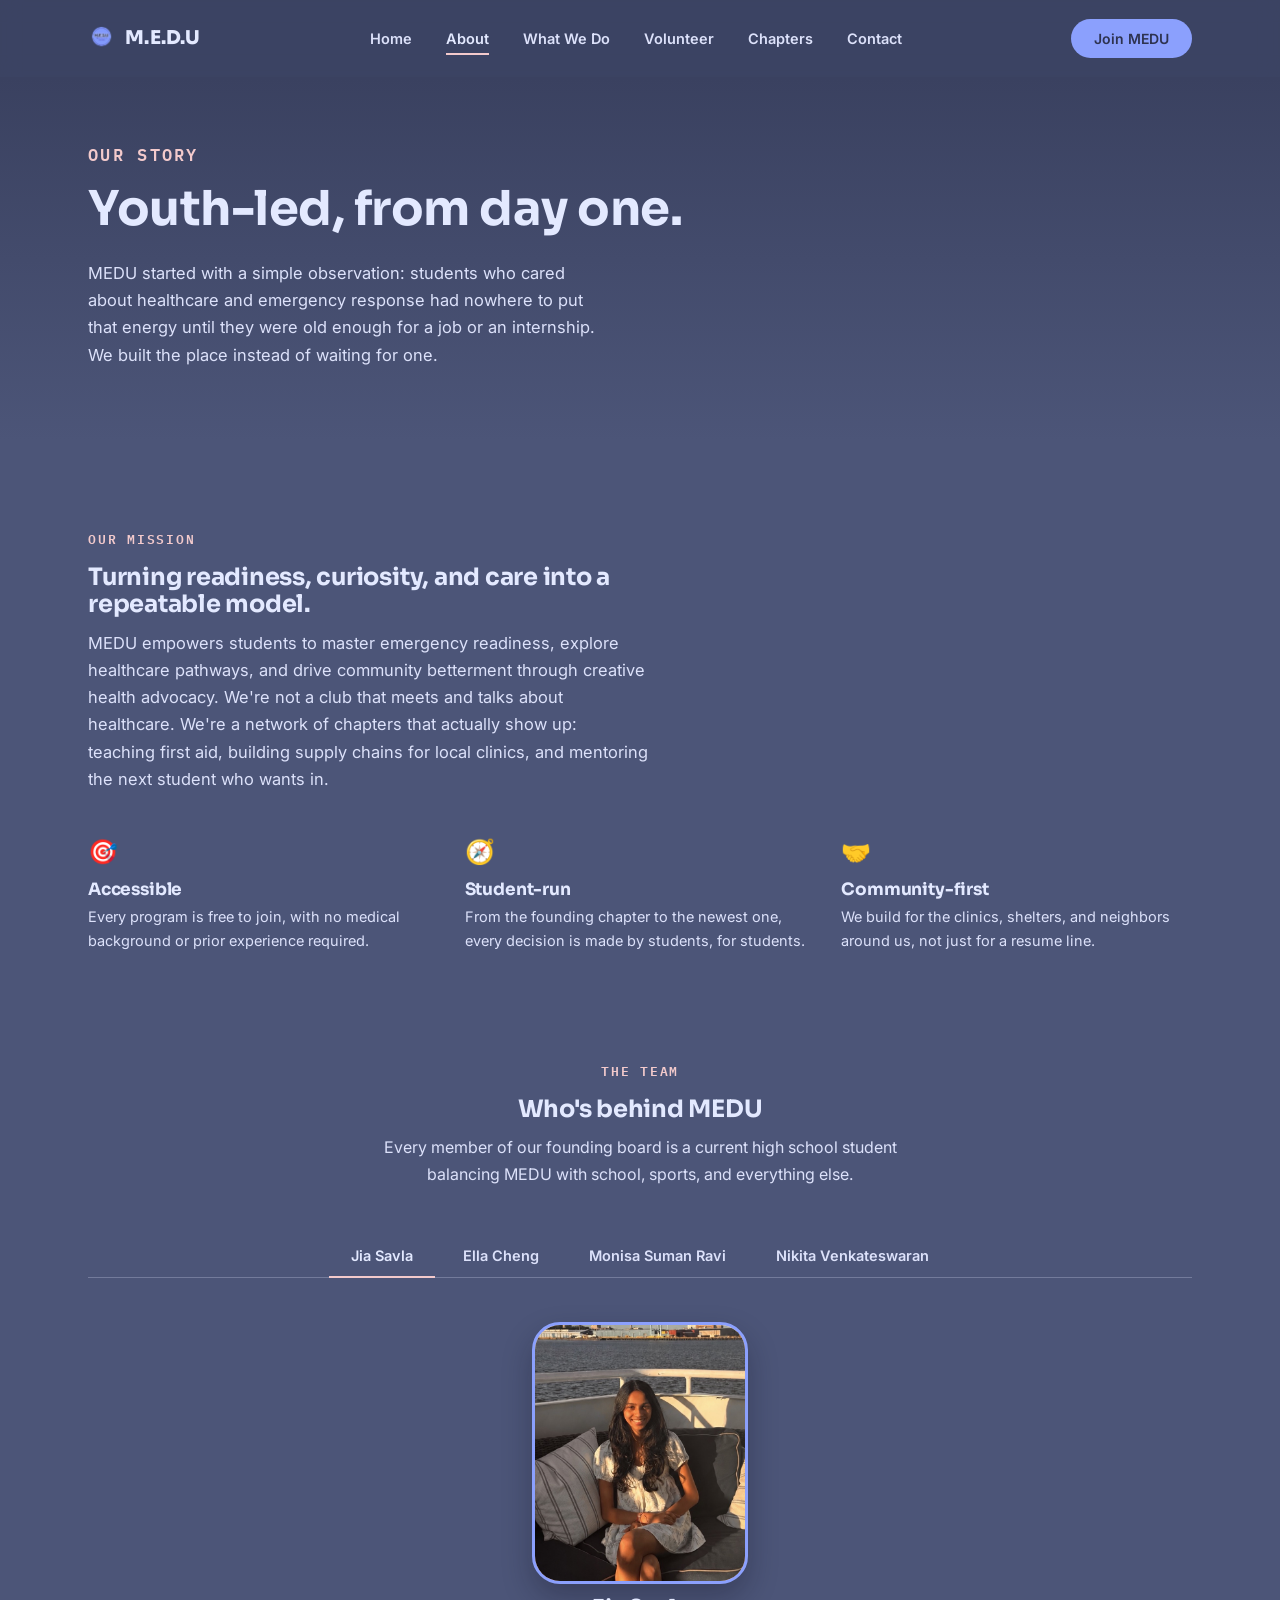
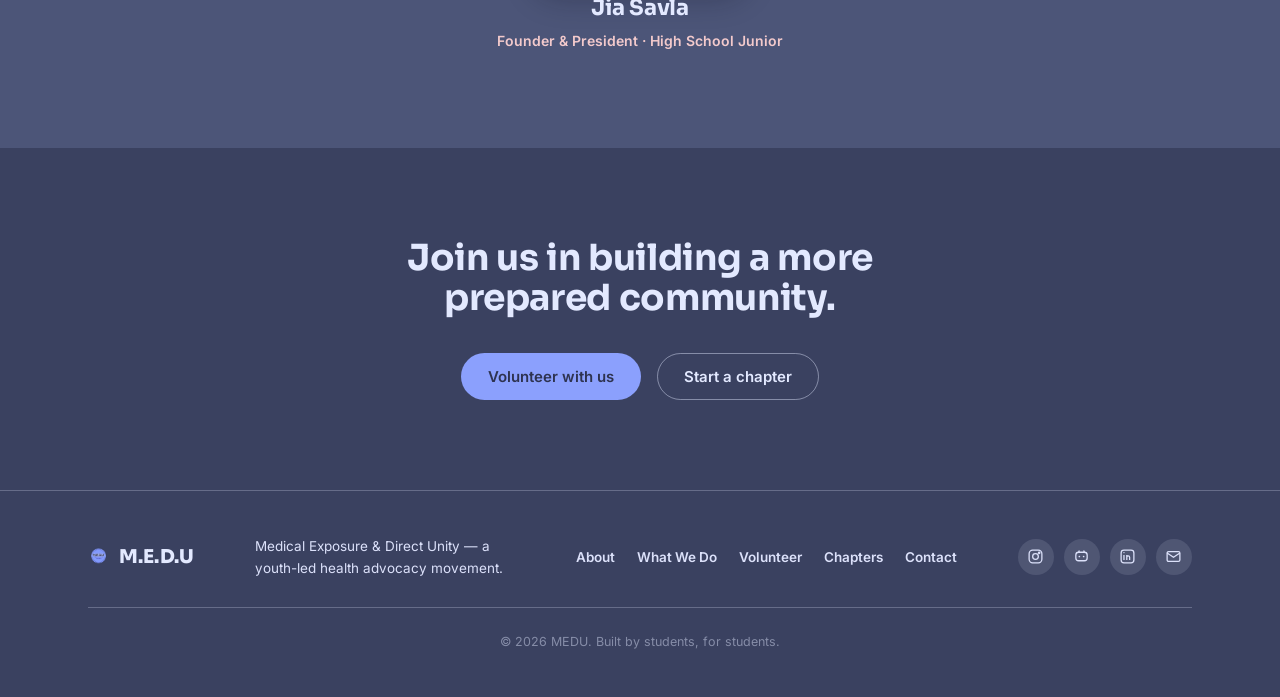
==== commit 847ceb38: "Add files via upload" ====
--- a/about.html
+++ b/about.html
@@ -15,7 +15,7 @@
 <header class="site-header" id="siteHeader">
   <div class="wrap header-inner">
     <a href="index.html" class="brand">
-      <span class="brand-mark" aria-hidden="true"><svg viewBox="0 0 40 40" width="34" height="34"><path d="M4 21 H13 L16 12 L22 30 L26 17 L29 21 H36" fill="none" stroke="currentColor" stroke-width="2.6" stroke-linecap="round" stroke-linejoin="round"/></svg></span>
+      <img src="logo.png" alt="MEDU logo" class="brand-mark-img" style="height:34px;width:auto;">
       <span class="brand-text">M.E.D.U</span>
     </a>
     <nav class="site-nav" id="siteNav" aria-label="Primary">
@@ -80,22 +80,22 @@
       </div>
 
       <div class="team-panel active" id="panel-jia" role="tabpanel" aria-labelledby="tab-jia">
-        <span class="avatar-mono" aria-hidden="true">JS</span>
+        <img class="avatar-mono" src="jia.png" alt="Jia Savla">
         <h3>Jia Savla</h3>
         <p class="team-bio-role">Founder &amp; President · High School Junior</p>
       </div>
       <div class="team-panel" id="panel-ella" role="tabpanel" aria-labelledby="tab-ella">
-        <span class="avatar-mono" aria-hidden="true">EC</span>
+        <img class="avatar-mono" src="ella.jpg" alt="Ella Cheng">
         <h3>Ella Cheng</h3>
         <p class="team-bio-role">Outreach Director · High School Junior</p>
       </div>
       <div class="team-panel" id="panel-monisa" role="tabpanel" aria-labelledby="tab-monisa">
-        <span class="avatar-mono" aria-hidden="true">MR</span>
+        <img class="avatar-mono" src="monisa.png" alt="Monisa Suman Ravi">
         <h3>Monisa Suman Ravi</h3>
         <p class="team-bio-role">Outreach Director · High School Junior</p>
       </div>
       <div class="team-panel" id="panel-nikita" role="tabpanel" aria-labelledby="tab-nikita">
-        <span class="avatar-mono" aria-hidden="true">NV</span>
+        <img class="avatar-mono" src="nikita.png" alt="Nikita Venkateswaran">
         <h3>Nikita Venkateswaran</h3>
         <p class="team-bio-role">Outreach Director · High School Junior</p>
       </div>
@@ -115,7 +115,7 @@
 
 <footer class="site-footer">
   <div class="wrap footer-inner">
-    <div class="brand footer-brand"><span class="brand-mark" aria-hidden="true"><svg viewBox="0 0 40 40" width="26" height="26"><path d="M4 21 H13 L16 12 L22 30 L26 17 L29 21 H36" fill="none" stroke="currentColor" stroke-width="2.6" stroke-linecap="round" stroke-linejoin="round"/></svg></span><span class="brand-text">M.E.D.U</span></div>
+    <div class="brand footer-brand"><img src="logo.png" alt="MEDU logo" class="brand-mark-img" style="height:26px;width:auto;"><span class="brand-text">M.E.D.U</span></div>
     <p class="footer-tag">Medical Exposure &amp; Direct Unity — a youth-led health advocacy movement.</p>
     <nav class="footer-nav" aria-label="Footer">
       <a href="about.html">About</a>
--- a/style.css
+++ b/style.css
@@ -5,11 +5,11 @@
 :root{
   --bg: #4C5578;          /* main dark background */
   --bg-deep: #3A4160;     /* darker band, header/footer/CTA sections */
-  --surface: #5E6686;     /* card surface, lifted off the bg */
+  --surface: #6C7496;     /* card surface, lifted off the bg */
   --paper: #FFF8F2;       /* off-white accent surface, used sparingly */
 
   --text: #E3E9FF;        /* headings + primary light text */
-  --text-soft: #D2D8F5;   /* muted body copy on dark backgrounds */
+  --text-soft: #DCE1FA;   /* muted body copy on dark backgrounds */
   --ink: #2E3350;         /* dark text used on paper/off-white surfaces */
   --ink-soft: #565F87;    /* muted dark text on paper surfaces */
 
@@ -19,7 +19,7 @@
   --pink-soft: #FAE3E5;   /* soft pink — subtle tints, quote text */
   --brown: #E0AB81;       /* dividers, secondary accents */
 
-  --line: rgba(227,233,255,0.14);
+  --line: rgba(227,233,255,0.26);
   --radius: 14px;
   --wrap: 1160px;
 }
@@ -205,7 +205,7 @@
   color: var(--pink); display:block; margin-bottom: 18px;
 }
 .pillar-icon{
-  width: 52px; height: 52px; border-radius: 12px; background: rgba(139,160,253,.16); color: var(--blue);
+  width: 52px; height: 52px; border-radius: 12px; background: rgba(139,160,253,.24); color: var(--blue);
   display:flex; align-items:center; justify-content:center; margin-bottom: 18px;
 }
 .pillar-card h3{ font-size: 19px; margin-bottom: 8px; }
@@ -215,15 +215,15 @@
 .volunteer{ padding: 96px 0; background: var(--bg-deep); }
 .opp-grid{ display:grid; grid-template-columns: repeat(3,1fr); gap: 24px; }
 .opp-card{
-  background: rgba(227,233,255,.05);
+  background: rgba(227,233,255,.09);
   border: 1px solid var(--line);
   border-radius: var(--radius);
   padding: 32px 26px;
   transition: background .18s ease, border-color .18s ease;
 }
-.opp-card:hover{ background: rgba(227,233,255,.08); border-color: rgba(227,233,255,.3); }
+.opp-card:hover{ background: rgba(227,233,255,.14); border-color: rgba(227,233,255,.4); }
 .opp-icon{
-  width: 48px; height:48px; border-radius: 12px; background: rgba(243,202,204,.16); color: var(--pink);
+  width: 48px; height:48px; border-radius: 12px; background: rgba(243,202,204,.24); color: var(--pink);
   display:flex; align-items:center; justify-content:center; margin-bottom: 20px;
 }
 .opp-card h3{ font-size: 19px; }
@@ -302,11 +302,13 @@
   display:flex; gap: 20px; align-items:flex-start;
 }
 .avatar-mono{
-  flex: 0 0 auto; width: 56px; height: 56px; border-radius: 50%;
-  background: linear-gradient(135deg, var(--blue), var(--pink));
+  flex: 0 0 auto; width: 168px; height: 204px; border-radius: 22px;
+  background: linear-gradient(160deg, var(--pink-soft), var(--pink));
+  border: 3px solid var(--blue);
   color: var(--ink); display:flex; align-items:center; justify-content:center;
-  font-family:'Sora',sans-serif; font-weight:700; font-size: 16px; letter-spacing:.02em;
-  overflow:hidden; object-fit:cover;
+  font-family:'Sora',sans-serif; font-weight:700; font-size: 30px; letter-spacing:.02em;
+  overflow:hidden; object-fit:cover; object-position: center top;
+  box-shadow: 0 14px 30px rgba(15,18,32,.3);
 }
 .team-bio-card h3{ font-size: 18px; margin-bottom: 2px; }
 .team-bio-role{ font-size: 13px; color: var(--pink); font-weight:600; margin-bottom: 10px; }
@@ -379,6 +381,53 @@
   .btn, .pillar-card, .opp-card{ transition:none; }
 }
 
+/* ===== Footer social icons ===== */
+.footer-social{ display:flex; gap:10px; }
+.footer-social a{
+  width:36px; height:36px; border-radius:50%;
+  background: rgba(227,233,255,.12);
+  display:flex; align-items:center; justify-content:center;
+  color: var(--text-soft);
+  transition: background .15s ease, color .15s ease;
+}
+.footer-social a:hover{ background: rgba(227,233,255,.26); color: var(--text); }
+.footer-social svg{ width:17px; height:17px; }
+
+/* ===== Team tabs (About page) ===== */
+.team-tabs{
+  display:flex; gap: 6px; flex-wrap:wrap; justify-content:center;
+  margin-top: 44px; border-bottom: 1px solid var(--line); padding-bottom: 0;
+}
+.team-tab-btn{
+  padding: 12px 22px; font-family:'Inter',sans-serif; font-weight:600; font-size: 14.5px;
+  color: var(--text-soft); border:none; background:none; cursor:pointer;
+  border-bottom: 2px solid transparent; margin-bottom: -1px;
+  transition: color .15s ease, border-color .15s ease;
+}
+.team-tab-btn:hover{ color: var(--text); }
+.team-tab-btn.active{ color: var(--text); border-bottom-color: var(--pink); }
+.team-panel{ display:none; }
+.team-panel.active{
+  display:flex; flex-direction:column; align-items:center; text-align:center; gap: 6px;
+  max-width: 360px; margin: 44px auto 0;
+}
+.team-panel .avatar-mono{ width: 216px; height: 262px; font-size: 40px; border-radius: 28px; margin-bottom: 6px; }
+.team-panel h3{ font-size: 22px; margin-bottom: 2px; }
+.team-panel .team-bio-role{ font-size: 14px; margin-bottom: 0; }
+
+/* ===== NJ / local volunteer callout ===== */
+.nj-callout{
+  display:flex; align-items:center; justify-content:space-between; gap: 28px; flex-wrap:wrap;
+  background: linear-gradient(135deg, rgba(139,160,253,.16), rgba(243,202,204,.14));
+  border: 1px solid rgba(227,233,255,.28);
+  border-radius: var(--radius);
+  padding: 30px 32px;
+  margin: 12px 0 48px;
+}
+.nj-callout h3{ font-size: 19px; margin: 0 0 6px; }
+.nj-callout p{ margin: 0; max-width: 480px; font-size: 14.5px; }
+.nj-callout .btn{ flex-shrink:0; }
+
 /* Keyboard focus visibility */
 a:focus-visible, button:focus-visible{
   outline: 2px solid var(--blue); outline-offset: 3px; border-radius: 4px;
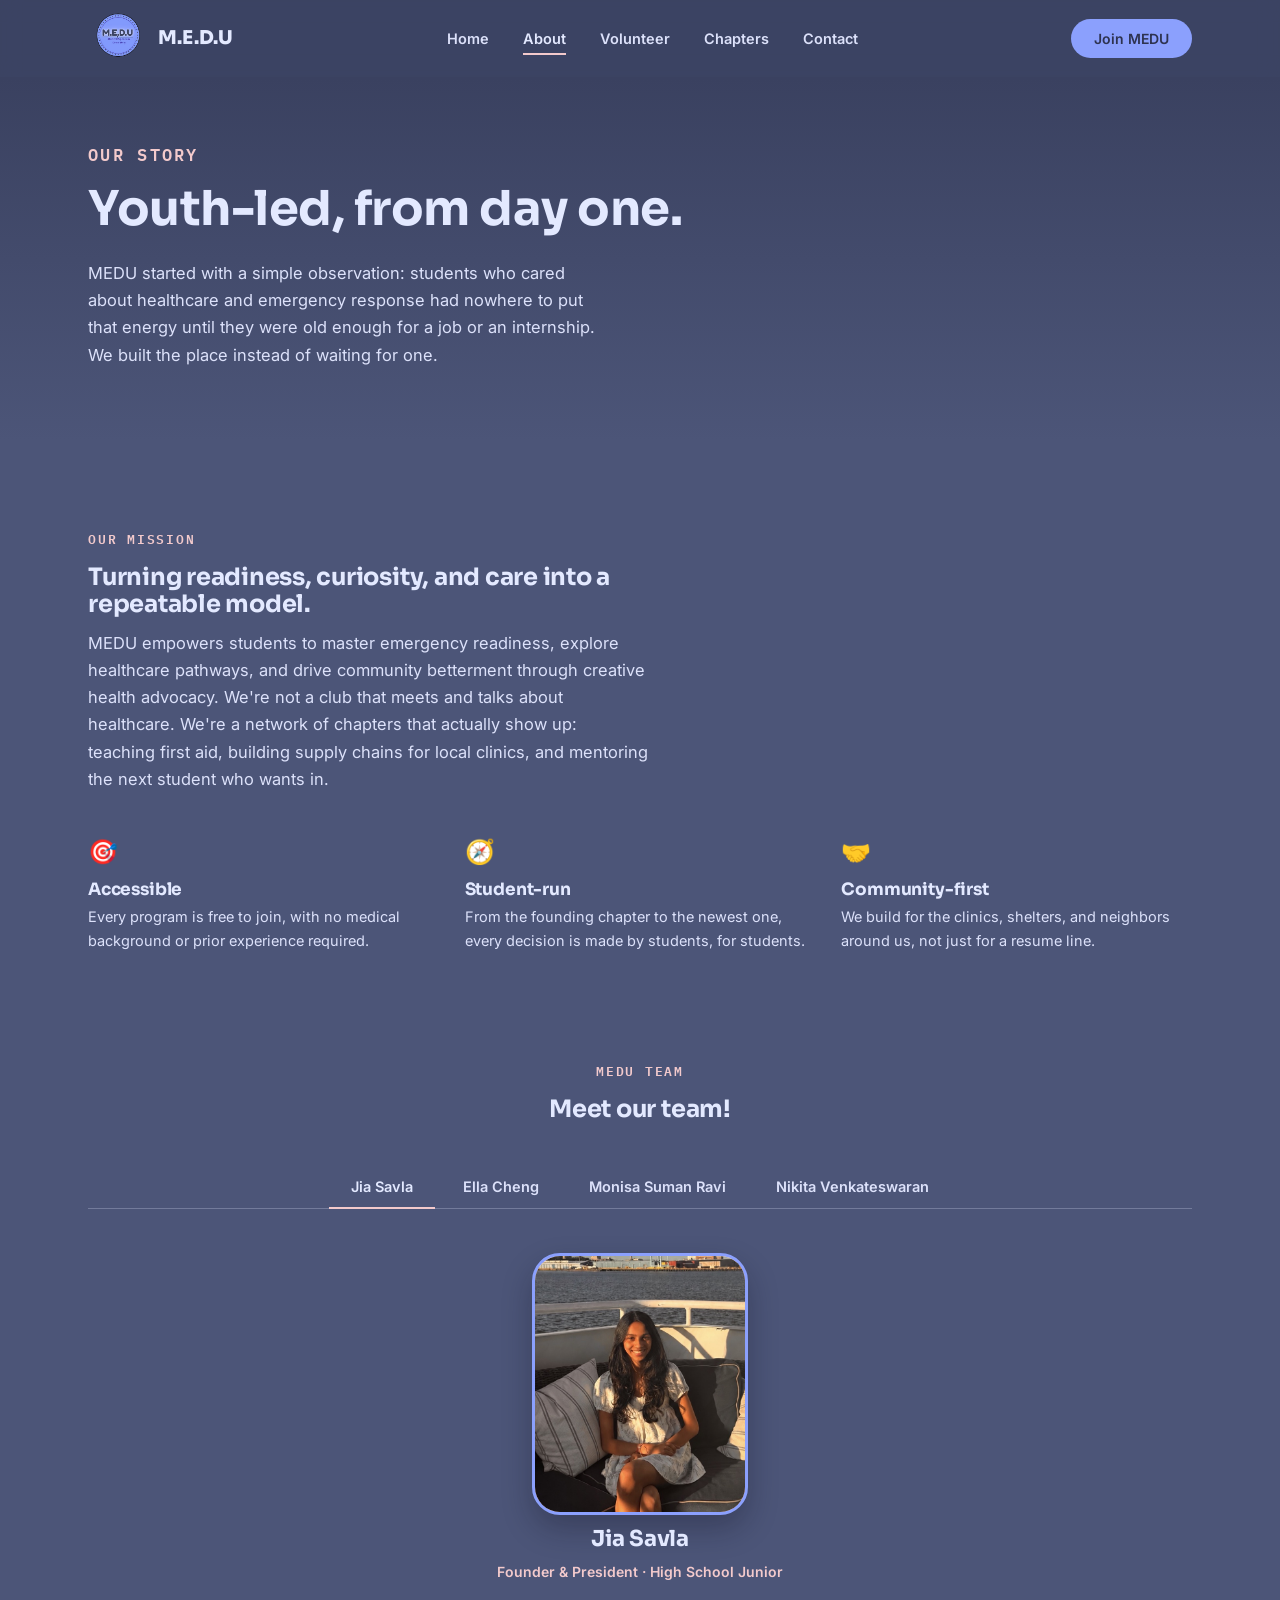
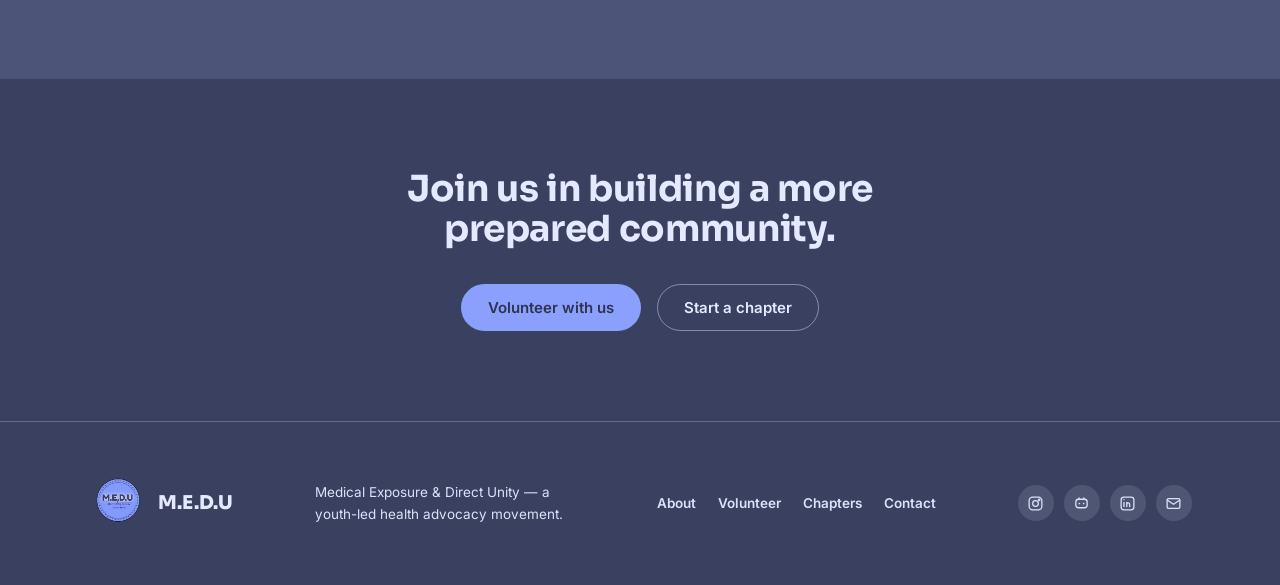
==== commit bbddb067: "Changing website to ella's demands" ====
--- a/about.html
+++ b/about.html
@@ -1,139 +1,174 @@
 <!DOCTYPE html>
 <html lang="en">
+
 <head>
-<meta charset="UTF-8">
-<meta name="viewport" content="width=device-width, initial-scale=1.0">
-<title>About Us — MEDU</title>
-<meta name="description" content="Meet the students behind MEDU and the mission driving a youth-led movement for emergency readiness and healthcare access.">
-<link rel="preconnect" href="https://fonts.googleapis.com">
-<link rel="preconnect" href="https://fonts.gstatic.com" crossorigin>
-<link href="https://fonts.googleapis.com/css2?family=Sora:wght@400;500;600;700;800&family=Inter:wght@400;500;600&family=IBM+Plex+Mono:wght@500;600&display=swap" rel="stylesheet">
-<link rel="stylesheet" href="style.css">
+  <meta charset="UTF-8">
+  <meta name="viewport" content="width=device-width, initial-scale=1.0">
+  <title>About Us — MEDU</title>
+  <meta name="description"
+    content="Meet the students behind MEDU and the mission driving a youth-led movement for emergency readiness and healthcare access.">
+  <link rel="preconnect" href="https://fonts.googleapis.com">
+  <link rel="preconnect" href="https://fonts.gstatic.com" crossorigin>
+  <link
+    href="https://fonts.googleapis.com/css2?family=Sora:wght@400;500;600;700;800&family=Inter:wght@400;500;600&family=IBM+Plex+Mono:wght@500;600&display=swap"
+    rel="stylesheet">
+  <link rel="stylesheet" href="style.css">
 </head>
+
 <body>
 
-<header class="site-header" id="siteHeader">
-  <div class="wrap header-inner">
-    <a href="index.html" class="brand">
-      <img src="logo.png" alt="MEDU logo" class="brand-mark-img" style="height:34px;width:auto;">
-      <span class="brand-text">M.E.D.U</span>
-    </a>
-    <nav class="site-nav" id="siteNav" aria-label="Primary">
-      <a href="index.html">Home</a>
-      <a href="about.html" class="active">About</a>
-      <a href="programs.html">What We Do</a>
-      <a href="volunteer.html">Volunteer</a>
-      <a href="chapters.html">Chapters</a>
-      <a href="contact.html">Contact</a>
-    </nav>
-    <a href="contact.html" class="btn btn-primary nav-cta">Join MEDU</a>
-    <button class="nav-toggle" id="navToggle" aria-label="Toggle menu" aria-expanded="false"><span></span><span></span><span></span></button>
-  </div>
-</header>
+  <header class="site-header" id="siteHeader">
+    <div class="wrap header-inner">
+      <a href="index.html" class="brand">
+        <img src="images/logo.png" alt="MEDU logo" class="brand-mark-img" style="height:75px;width:auto;">
+        <span class="brand-text">M.E.D.U</span>
+      </a>
+      <nav class="site-nav" id="siteNav" aria-label="Primary">
+        <a href="index.html">Home</a>
+        <a href="about.html" class="active">About</a>
+        <a href="volunteer.html">Volunteer</a>
+        <a href="chapters.html">Chapters</a>
+        <a href="contact.html">Contact</a>
+      </nav>
+      <a href="contact.html" class="btn btn-primary nav-cta">Join MEDU</a>
+      <button class="nav-toggle" id="navToggle" aria-label="Toggle menu"
+        aria-expanded="false"><span></span><span></span><span></span></button>
+    </div>
+  </header>
 
-<main>
-  <section class="page-header">
-    <div class="wrap">
-      <p class="eyebrow">Our story</p>
-      <h1>Youth-led, from day one.</h1>
-      <p>MEDU started with a simple observation: students who cared about healthcare and emergency response had nowhere to put that energy until they were old enough for a job or an internship. We built the place instead of waiting for one.</p>
-    </div>
-  </section>
+  <main>
+    <section class="page-header">
+      <div class="wrap">
+        <p class="eyebrow">Our story</p>
+        <h1>Youth-led, from day one.</h1>
+        <p>MEDU started with a simple observation: students who cared about healthcare and emergency response had
+          nowhere to put that energy until they were old enough for a job or an internship. We built the place instead
+          of waiting for one.</p>
+      </div>
+    </section>
 
-  <section class="about">
-    <div class="wrap">
-      <p class="eyebrow">Our mission</p>
-      <h2 style="max-width:560px;">Turning readiness, curiosity, and care into a repeatable model.</h2>
-      <p style="max-width:560px; font-size:16.5px;">MEDU empowers students to master emergency readiness, explore healthcare pathways, and drive community betterment through creative health advocacy. We're not a club that meets and talks about healthcare. We're a network of chapters that actually show up: teaching first aid, building supply chains for local clinics, and mentoring the next student who wants in.</p>
+    <section class="about">
+      <div class="wrap">
+        <p class="eyebrow">Our mission</p>
+        <h2 style="max-width:560px;">Turning readiness, curiosity, and care into a repeatable model.</h2>
+        <p style="max-width:560px; font-size:16.5px;">MEDU empowers students to master emergency readiness, explore
+          healthcare pathways, and drive community betterment through creative health advocacy. We're not a club that
+          meets and talks about healthcare. We're a network of chapters that actually show up: teaching first aid,
+          building supply chains for local clinics, and mentoring the next student who wants in.</p>
 
-      <div class="feature-row">
-        <div class="feature-item">
-          <span class="feature-emoji" aria-hidden="true">🎯</span>
-          <h3>Accessible</h3>
-          <p>Every program is free to join, with no medical background or prior experience required.</p>
-        </div>
-        <div class="feature-item">
-          <span class="feature-emoji" aria-hidden="true">🧭</span>
-          <h3>Student-run</h3>
-          <p>From the founding chapter to the newest one, every decision is made by students, for students.</p>
-        </div>
-        <div class="feature-item">
-          <span class="feature-emoji" aria-hidden="true">🤝</span>
-          <h3>Community-first</h3>
-          <p>We build for the clinics, shelters, and neighbors around us, not just for a resume line.</p>
+        <div class="feature-row">
+          <div class="feature-item">
+            <span class="feature-emoji" aria-hidden="true">🎯</span>
+            <h3>Accessible</h3>
+            <p>Every program is free to join, with no medical background or prior experience required.</p>
+          </div>
+          <div class="feature-item">
+            <span class="feature-emoji" aria-hidden="true">🧭</span>
+            <h3>Student-run</h3>
+            <p>From the founding chapter to the newest one, every decision is made by students, for students.</p>
+          </div>
+          <div class="feature-item">
+            <span class="feature-emoji" aria-hidden="true">🤝</span>
+            <h3>Community-first</h3>
+            <p>We build for the clinics, shelters, and neighbors around us, not just for a resume line.</p>
+          </div>
         </div>
       </div>
-    </div>
-  </section>
+    </section>
 
-  <section class="pillars" style="padding-top:20px;">
-    <div class="wrap">
-      <p class="eyebrow eyebrow-center">The team</p>
-      <h2 class="section-title-center">Who's behind MEDU</h2>
-      <p class="section-sub">Every member of our founding board is a current high school student balancing MEDU with school, sports, and everything else.</p>
+    <section class="pillars" style="padding-top:20px;">
+      <div class="wrap">
+        <p class="eyebrow eyebrow-center">MEDU Team</p>
+        <h2 class="section-title-center">Meet our team!</h2>
 
-      <div class="team-tabs" role="tablist" aria-label="Team members">
-        <button class="team-tab-btn active" role="tab" aria-selected="true" aria-controls="panel-jia" id="tab-jia" data-panel="panel-jia">Jia Savla</button>
-        <button class="team-tab-btn" role="tab" aria-selected="false" aria-controls="panel-ella" id="tab-ella" data-panel="panel-ella">Ella Cheng</button>
-        <button class="team-tab-btn" role="tab" aria-selected="false" aria-controls="panel-monisa" id="tab-monisa" data-panel="panel-monisa">Monisa Suman Ravi</button>
-        <button class="team-tab-btn" role="tab" aria-selected="false" aria-controls="panel-nikita" id="tab-nikita" data-panel="panel-nikita">Nikita Venkateswaran</button>
+        <div class="team-tabs" role="tablist" aria-label="Team members">
+          <button class="team-tab-btn active" role="tab" aria-selected="true" aria-controls="panel-jia" id="tab-jia"
+            data-panel="panel-jia">Jia Savla</button>
+          <button class="team-tab-btn" role="tab" aria-selected="false" aria-controls="panel-ella" id="tab-ella"
+            data-panel="panel-ella">Ella Cheng</button>
+          <button class="team-tab-btn" role="tab" aria-selected="false" aria-controls="panel-monisa" id="tab-monisa"
+            data-panel="panel-monisa">Monisa Suman Ravi</button>
+          <button class="team-tab-btn" role="tab" aria-selected="false" aria-controls="panel-nikita" id="tab-nikita"
+            data-panel="panel-nikita">Nikita Venkateswaran</button>
+        </div>
+
+        <div class="team-panel active" id="panel-jia" role="tabpanel" aria-labelledby="tab-jia">
+          <img class="avatar-mono" src="images/jia.png" alt="Jia Savla">
+          <h3>Jia Savla</h3>
+          <p class="team-bio-role">Founder &amp; President · High School Junior</p>
+        </div>
+        <div class="team-panel" id="panel-ella" role="tabpanel" aria-labelledby="tab-ella">
+          <img class="avatar-mono" src="images/ella.jpg" alt="Ella Cheng">
+          <h3>Ella Cheng</h3>
+          <p class="team-bio-role">Outreach Director · High School Junior</p>
+        </div>
+        <div class="team-panel" id="panel-nikita" role="tabpanel" aria-labelledby="tab-nikita">
+          <img class="avatar-mono" src="images/nikita.png" alt="Nikita Venkateswaran">
+          <h3>Nikita Venkateswaran</h3>
+          <p class="team-bio-role">Outreach Director · High School Junior</p>
+        </div>
+        <div class="team-panel" id="panel-monisa" role="tabpanel" aria-labelledby="tab-monisa">
+          <img class="avatar-mono" src="images/monisa.png" alt="Monisa Suman Ravi">
+          <h3>Monisa Suman Ravi</h3>
+          <p class="team-bio-role">Outreach Director · High School Junior</p>
+        </div>
       </div>
+    </section>
 
-      <div class="team-panel active" id="panel-jia" role="tabpanel" aria-labelledby="tab-jia">
-        <img class="avatar-mono" src="jia.png" alt="Jia Savla">
-        <h3>Jia Savla</h3>
-        <p class="team-bio-role">Founder &amp; President · High School Junior</p>
+    <section class="join">
+      <div class="wrap join-inner">
+        <h2>Join us in building a more prepared community.</h2>
+        <div class="hero-actions">
+          <a href="volunteer.html" class="btn btn-primary-inverse">Volunteer with us</a>
+          <a href="chapters.html" class="btn btn-ghost-inverse">Start a chapter</a>
+        </div>
       </div>
-      <div class="team-panel" id="panel-ella" role="tabpanel" aria-labelledby="tab-ella">
-        <img class="avatar-mono" src="ella.jpg" alt="Ella Cheng">
-        <h3>Ella Cheng</h3>
-        <p class="team-bio-role">Outreach Director · High School Junior</p>
-      </div>
-      <div class="team-panel" id="panel-monisa" role="tabpanel" aria-labelledby="tab-monisa">
-        <img class="avatar-mono" src="monisa.png" alt="Monisa Suman Ravi">
-        <h3>Monisa Suman Ravi</h3>
-        <p class="team-bio-role">Outreach Director · High School Junior</p>
-      </div>
-      <div class="team-panel" id="panel-nikita" role="tabpanel" aria-labelledby="tab-nikita">
-        <img class="avatar-mono" src="nikita.png" alt="Nikita Venkateswaran">
-        <h3>Nikita Venkateswaran</h3>
-        <p class="team-bio-role">Outreach Director · High School Junior</p>
+    </section>
+  </main>
+
+  <footer class="site-footer">
+    <div class="wrap footer-inner">
+      <div class="brand footer-brand"><img src="images/logo.png" alt="MEDU logo" class="brand-mark-img"
+          style="height:75px;width:auto;"><span class="brand-text">M.E.D.U</span></div>
+      <p class="footer-tag">Medical Exposure &amp; Direct Unity — a youth-led health advocacy movement.</p>
+      <nav class="footer-nav" aria-label="Footer">
+        <a href="about.html">About</a>
+        <a href="volunteer.html">Volunteer</a>
+        <a href="chapters.html">Chapters</a>
+        <a href="contact.html">Contact</a>
+      </nav>
+      <div class="footer-social" aria-label="MEDU on social media">
+        <a href="https://www.instagram.com/medu.nonprofit.official/" target="_blank" rel="noopener"
+          aria-label="Instagram"><svg viewBox="0 0 24 24" fill="none" stroke="currentColor" stroke-width="1.8">
+            <rect x="3" y="3" width="18" height="18" rx="5" />
+            <circle cx="12" cy="12" r="4" />
+            <circle cx="17.2" cy="6.8" r="1" />
+          </svg></a>
+        <a href="https://discord.com/invite/3sBc5xcNNs?fbclid=PAZXh0bgNhZW0CMTEAc3J0YwZhcHBfaWQPOTM2NjE5NzQzMzkyNDU5AAGnRCWBwGo2tV-VaJMS8mDqkLi_FtgaWpZnKmTisYq5dM5f4jfz2o9tP55YroI_aem_68qM52cHA9OPyX_MiEx5Cg"
+          target="_blank" rel="noopener" aria-label="Discord"><svg viewBox="0 0 24 24" fill="none" stroke="currentColor"
+            stroke-width="1.8">
+            <rect x="4" y="6" width="16" height="12" rx="4" />
+            <circle cx="9" cy="12" r="1.2" fill="currentColor" stroke="none" />
+            <circle cx="15" cy="12" r="1.2" fill="currentColor" stroke="none" />
+            <path d="M8 6 L9 3.5 M16 6 L15 3.5" />
+          </svg></a>
+        <a href="https://www.linkedin.com/company/medunonprofit/about/" target="_blank" rel="noopener"
+          aria-label="LinkedIn"><svg viewBox="0 0 24 24" fill="none" stroke="currentColor" stroke-width="1.8">
+            <rect x="3" y="3" width="18" height="18" rx="4" />
+            <line x1="7" y1="10" x2="7" y2="17" />
+            <circle cx="7" cy="6.5" r="1" fill="currentColor" stroke="none" />
+            <path d="M11 17 V10 M11 13 C11 10.5 15 10.5 15 13 V17" />
+          </svg></a>
+        <a href="mailto:medu.nonprofit@gmail.com" aria-label="Email MEDU"><svg viewBox="0 0 24 24" fill="none"
+            stroke="currentColor" stroke-width="1.8">
+            <rect x="3" y="5" width="18" height="14" rx="2" />
+            <path d="M3 7 L12 13 L21 7" />
+          </svg></a>
       </div>
     </div>
-  </section>
+  </footer>
 
-  <section class="join">
-    <div class="wrap join-inner">
-      <h2>Join us in building a more prepared community.</h2>
-      <div class="hero-actions">
-        <a href="volunteer.html" class="btn btn-primary-inverse">Volunteer with us</a>
-        <a href="chapters.html" class="btn btn-ghost-inverse">Start a chapter</a>
-      </div>
-    </div>
-  </section>
-</main>
+  <script src="script.js"></script>
+</body>
 
-<footer class="site-footer">
-  <div class="wrap footer-inner">
-    <div class="brand footer-brand"><img src="logo.png" alt="MEDU logo" class="brand-mark-img" style="height:26px;width:auto;"><span class="brand-text">M.E.D.U</span></div>
-    <p class="footer-tag">Medical Exposure &amp; Direct Unity — a youth-led health advocacy movement.</p>
-    <nav class="footer-nav" aria-label="Footer">
-      <a href="about.html">About</a>
-      <a href="programs.html">What We Do</a>
-      <a href="volunteer.html">Volunteer</a>
-      <a href="chapters.html">Chapters</a>
-      <a href="contact.html">Contact</a>
-    </nav>
-    <div class="footer-social" aria-label="MEDU on social media">
-      <a href="https://www.instagram.com/medu.nonprofit.official/" target="_blank" rel="noopener" aria-label="Instagram"><svg viewBox="0 0 24 24" fill="none" stroke="currentColor" stroke-width="1.8"><rect x="3" y="3" width="18" height="18" rx="5"/><circle cx="12" cy="12" r="4"/><circle cx="17.2" cy="6.8" r="1"/></svg></a>
-      <a href="https://discord.com/invite/3sBc5xcNNs?fbclid=PAZXh0bgNhZW0CMTEAc3J0YwZhcHBfaWQPOTM2NjE5NzQzMzkyNDU5AAGnRCWBwGo2tV-VaJMS8mDqkLi_FtgaWpZnKmTisYq5dM5f4jfz2o9tP55YroI_aem_68qM52cHA9OPyX_MiEx5Cg" target="_blank" rel="noopener" aria-label="Discord"><svg viewBox="0 0 24 24" fill="none" stroke="currentColor" stroke-width="1.8"><rect x="4" y="6" width="16" height="12" rx="4"/><circle cx="9" cy="12" r="1.2" fill="currentColor" stroke="none"/><circle cx="15" cy="12" r="1.2" fill="currentColor" stroke="none"/><path d="M8 6 L9 3.5 M16 6 L15 3.5"/></svg></a>
-      <a href="https://www.linkedin.com/company/medunonprofit/about/" target="_blank" rel="noopener" aria-label="LinkedIn"><svg viewBox="0 0 24 24" fill="none" stroke="currentColor" stroke-width="1.8"><rect x="3" y="3" width="18" height="18" rx="4"/><line x1="7" y1="10" x2="7" y2="17"/><circle cx="7" cy="6.5" r="1" fill="currentColor" stroke="none"/><path d="M11 17 V10 M11 13 C11 10.5 15 10.5 15 13 V17"/></svg></a>
-      <a href="mailto:medu.nonprofit@gmail.com" aria-label="Email MEDU"><svg viewBox="0 0 24 24" fill="none" stroke="currentColor" stroke-width="1.8"><rect x="3" y="5" width="18" height="14" rx="2"/><path d="M3 7 L12 13 L21 7"/></svg></a>
-    </div>
-    <p class="footer-copy">© <span id="year"></span> MEDU. Built by students, for students.</p>
-  </div>
-</footer>
-
-<script src="script.js"></script>
-</body>
-</html>
+</html>
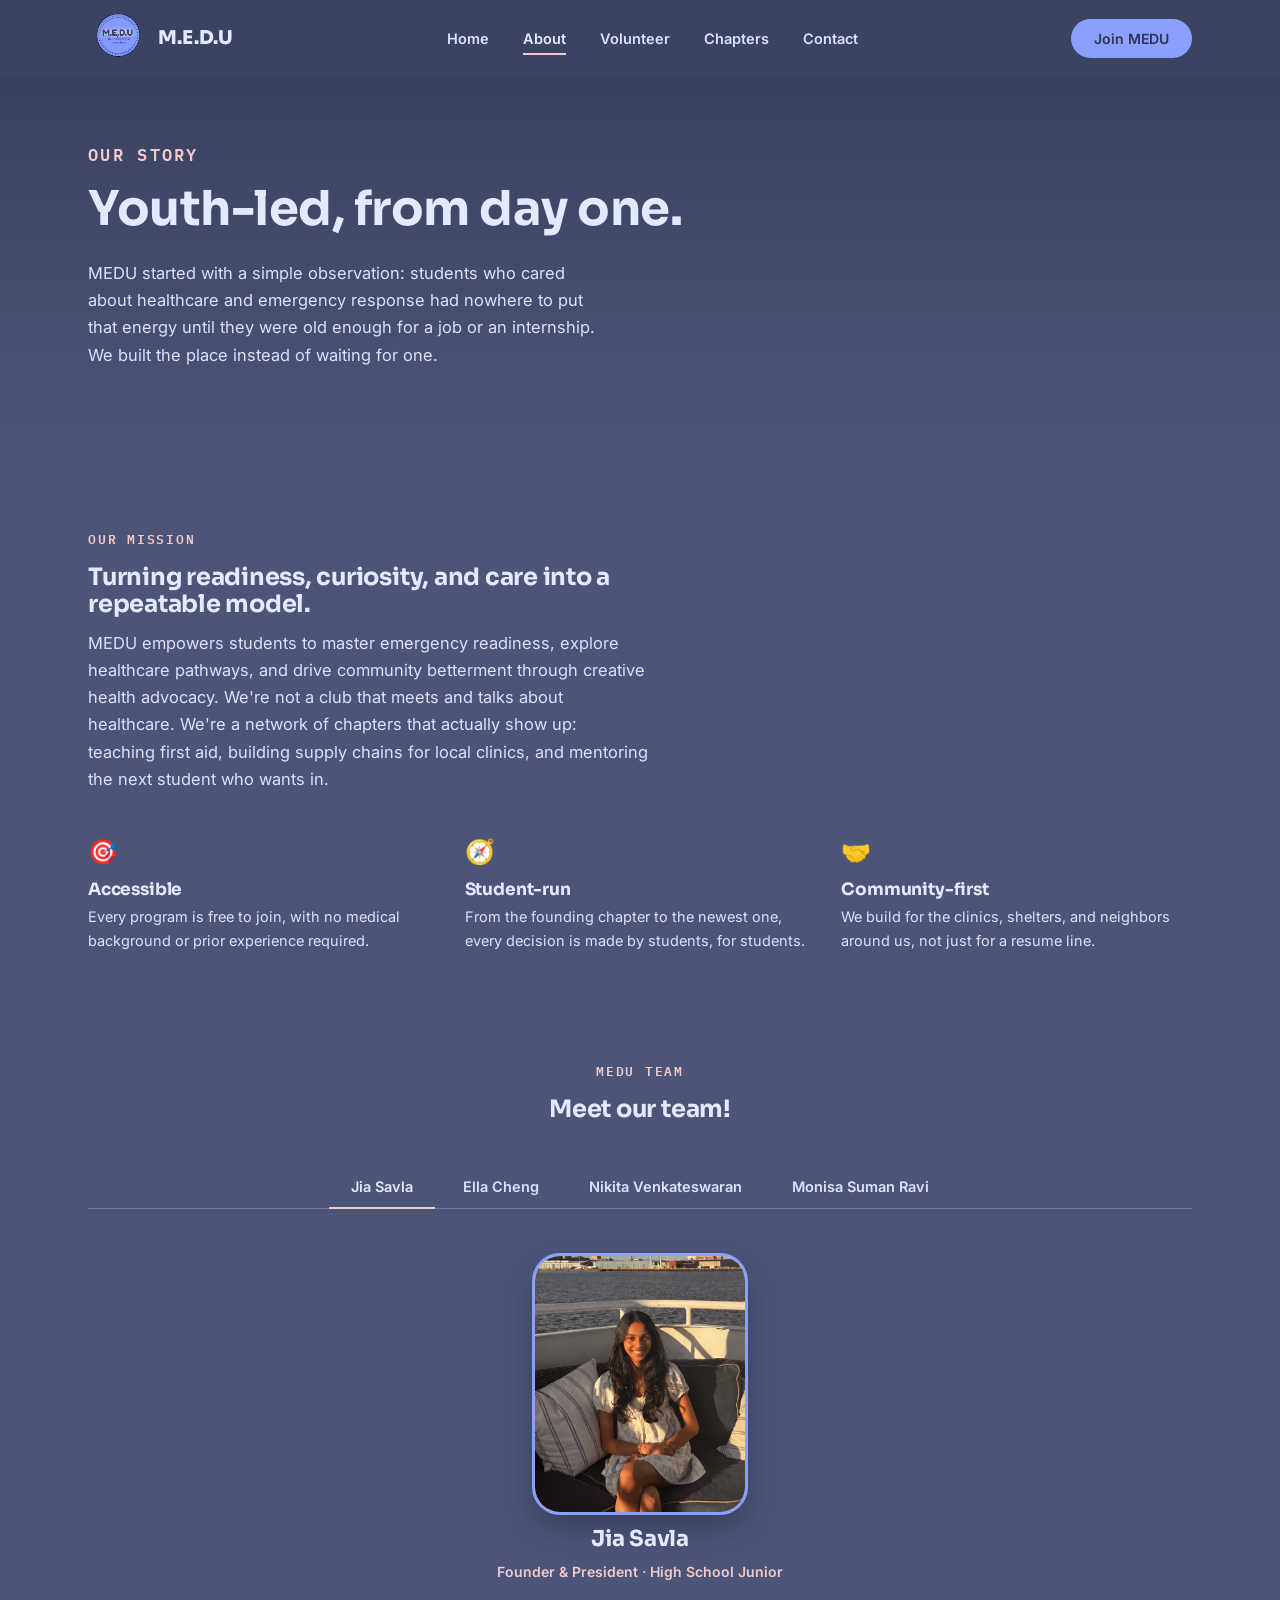
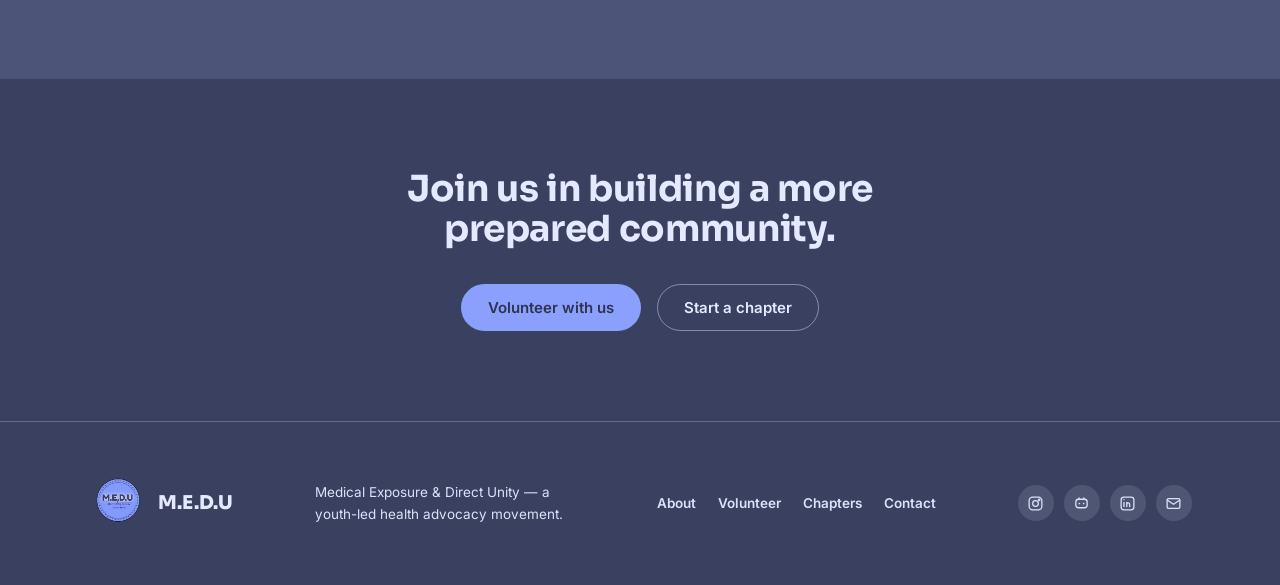
==== commit 0ab25c3c: "more edits" ====
--- a/about.html
+++ b/about.html
@@ -86,10 +86,10 @@
             data-panel="panel-jia">Jia Savla</button>
           <button class="team-tab-btn" role="tab" aria-selected="false" aria-controls="panel-ella" id="tab-ella"
             data-panel="panel-ella">Ella Cheng</button>
+          <button class="team-tab-btn" role="tab" aria-selected="false" aria-controls="panel-nikita" id="tab-nikita"
+            data-panel="panel-nikita">Nikita Venkateswaran</button>
           <button class="team-tab-btn" role="tab" aria-selected="false" aria-controls="panel-monisa" id="tab-monisa"
             data-panel="panel-monisa">Monisa Suman Ravi</button>
-          <button class="team-tab-btn" role="tab" aria-selected="false" aria-controls="panel-nikita" id="tab-nikita"
-            data-panel="panel-nikita">Nikita Venkateswaran</button>
         </div>
 
         <div class="team-panel active" id="panel-jia" role="tabpanel" aria-labelledby="tab-jia">
